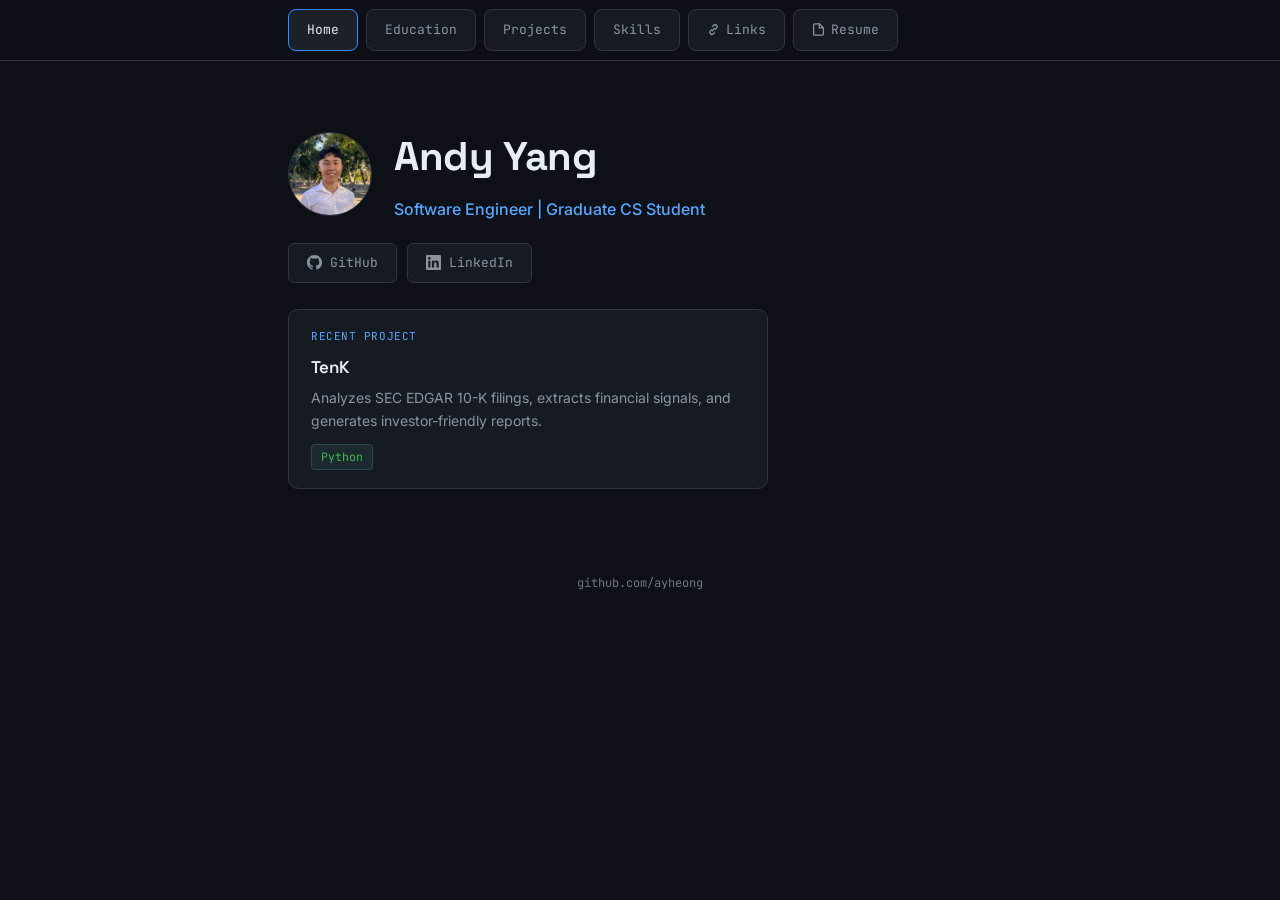
==== index.html @ 4a556595 "add portfolio site" ====
<!DOCTYPE html>
<html lang="en">
<head>
<meta charset="UTF-8">
<meta name="viewport" content="width=device-width, initial-scale=1.0">
<title>Andy Yang</title>
<link rel="preconnect" href="https://fonts.googleapis.com">
<link rel="preconnect" href="https://fonts.gstatic.com" crossorigin>
<link href="https://fonts.googleapis.com/css2?family=Space+Grotesk:wght@500;600;700&family=Inter:wght@400;500;600&family=JetBrains+Mono:wght@400;500&display=swap" rel="stylesheet">
<link rel="stylesheet" href="styles.css">
</head>
<body>
  <nav>
    <div class="nav-inner">
      <a class="nav-link active" href="index.html">Home</a>
      <a class="nav-link" href="education.html">Education</a>
      <a class="nav-link" href="projects.html">Projects</a>
      <a class="nav-link" href="skills.html">Skills</a>
      <a class="nav-link" href="links.html" style="display:inline-flex;align-items:center;gap:6px;"><svg viewBox="0 0 16 16" fill="none" stroke="currentColor" stroke-width="1.6" stroke-linecap="round" stroke-linejoin="round" width="13" height="13"><path d="M6.5 9.5 9.5 6.5"/><path d="M7 4 8.5 2.5a2.5 2.5 0 0 1 3.5 3.5L10.5 7.5"/><path d="M9 12l-1.5 1.5a2.5 2.5 0 0 1-3.5-3.5L5.5 8.5"/></svg>Links</a>
      <a class="nav-link" href="resume.pdf" target="_blank" rel="noopener" style="display:inline-flex;align-items:center;gap:6px;"><svg viewBox="0 0 16 16" fill="none" stroke="currentColor" stroke-width="1.6" stroke-linecap="round" stroke-linejoin="round" width="13" height="13"><path d="M9 1H3.5A1.5 1.5 0 0 0 2 2.5v11A1.5 1.5 0 0 0 3.5 15h9a1.5 1.5 0 0 0 1.5-1.5V6L9 1Z"/><path d="M9 1v5h5"/></svg>Resume</a>
    </div>
  </nav>
  <div class="wrap">

    <header id="home">
      <div class="header-row">
        <div class="avatar" id="avatar">
          <img src="profile.jpg" alt="Andy Yang" onerror="this.parentElement.classList.add('no-img')">
          <span class="initials">AY</span>
        </div>
        <div>
          <h1>Andy Yang</h1>
          <div class="role">Software Engineer | Graduate CS Student</div>
        </div>
      </div>
      <div class="contact-row">
        <a href="https://github.com/ayheong" target="_blank" rel="noopener">
          <svg viewBox="0 0 16 16" fill="currentColor" aria-hidden="true"><path d="M8 0C3.58 0 0 3.58 0 8c0 3.54 2.29 6.53 5.47 7.59.4.07.55-.17.55-.38 0-.19-.01-.82-.01-1.49-2.01.37-2.53-.49-2.69-.94-.09-.23-.48-.94-.82-1.13-.28-.15-.68-.52-.01-.53.63-.01 1.08.58 1.23.82.72 1.21 1.87.87 2.33.66.07-.52.28-.87.51-1.07-1.78-.2-3.64-.89-3.64-3.95 0-.87.31-1.59.82-2.15-.08-.2-.36-1.02.08-2.12 0 0 .67-.21 2.2.82.64-.18 1.32-.27 2-.27.68 0 1.36.09 2 .27 1.53-1.04 2.2-.82 2.2-.82.44 1.1.16 1.92.08 2.12.51.56.82 1.27.82 2.15 0 3.07-1.87 3.75-3.65 3.95.29.25.54.73.54 1.48 0 1.07-.01 1.93-.01 2.2 0 .21.15.46.55.38A8.01 8.01 0 0 0 16 8c0-4.42-3.58-8-8-8z"/></svg>
          GitHub
        </a>
        <a href="https://www.linkedin.com/in/andy-h-yang" target="_blank" rel="noopener">
          <svg viewBox="0 0 16 16" fill="currentColor" aria-hidden="true"><path d="M14.82 0H1.18C.53 0 0 .53 0 1.18v13.64C0 15.47.53 16 1.18 16h13.64c.65 0 1.18-.53 1.18-1.18V1.18C16 .53 15.47 0 14.82 0zM4.75 13.4H2.4V6h2.35v7.4zM3.58 4.98a1.36 1.36 0 1 1 0-2.72 1.36 1.36 0 0 1 0 2.72zM13.6 13.4h-2.35V9.8c0-.86-.02-1.96-1.2-1.96-1.2 0-1.38.94-1.38 1.9v3.66H6.32V6h2.26v1.01h.03c.31-.59 1.08-1.2 2.22-1.2 2.38 0 2.77 1.56 2.77 3.6v3.99z"/></svg>
          LinkedIn
        </a>
      </div>

      <a class="recent-project" href="https://github.com/ayheong/TenK" target="_blank" rel="noopener">
        <div class="recent-label">Recent project</div>
        <div class="recent-name">TenK</div>
        <div class="recent-desc">Analyzes SEC EDGAR 10-K filings, extracts financial signals, and generates investor-friendly reports.</div>
        <div class="project-tags"><span class="tag">Python</span></div>
      </a>
    </header>
  </div>

  <footer>
    <a href="https://github.com/ayheong" target="_blank" rel="noopener">github.com/ayheong</a>
  </footer>

</body>
</html>
---- styles.css ----
:root {
    --bg: #0d1117;
    --surface: #161b22;
    --surface-hover: #1c2128;
    --border: #30363d;
    --text: #e6edf3;
    --text-muted: #8b949e;
    --text-dim: #6e7681;
    --accent: #58a6ff;
    --accent-dim: #388bfd;
    --teal: #3fb950;
    --font-display: 'Space Grotesk', sans-serif;
    --font-body: 'Inter', sans-serif;
    --font-mono: 'JetBrains Mono', monospace;
  }

  * { margin: 0; padding: 0; box-sizing: border-box; }

  body {
    background: var(--bg);
    color: var(--text);
    font-family: var(--font-body);
    line-height: 1.6;
    -webkit-font-smoothing: antialiased;
    scroll-behavior: smooth;
  }

  @media (prefers-reduced-motion: reduce) {
    * { transition-duration: 0.01ms !important; }
  }

  a { color: inherit; }
  :focus-visible { outline: 2px solid var(--accent); outline-offset: 3px; }

  .wrap { max-width: 760px; margin: 0 auto; padding: 0 28px; }

  /* ---------- nav ---------- */
  nav {
    position: sticky; top: 0; z-index: 10;
    background: rgba(13, 17, 23, 0.85); backdrop-filter: blur(8px);
    border-bottom: 1px solid var(--border);
  }
  .nav-inner {
    max-width: 760px; margin: 0 auto; padding: 0 28px;
    display: flex; gap: 8px; height: 60px; align-items: center;
  }
  .nav-link {
    font-family: var(--font-mono); font-size: 13px; color: var(--text-muted);
    text-decoration: none; padding: 10px 18px; border-radius: 8px;
    border: 1px solid var(--border); background: var(--surface);
    transition: color 0.15s, background 0.15s, border-color 0.15s;
  }
  .nav-link:hover { color: var(--text); background: var(--surface-hover); border-color: var(--accent-dim); }
  .nav-link.active { color: var(--text); background: var(--surface-hover); border-color: var(--accent-dim); }

  /* ---------- avatar ---------- */
  .avatar {
    width: 84px; height: 84px; border-radius: 50%; overflow: hidden;
    background: var(--surface); border: 1px solid var(--border);
    display: flex; align-items: center; justify-content: center;
    flex-shrink: 0; position: relative;
  }
  .avatar img { width: 100%; height: 100%; object-fit: cover; display: block; }
  .avatar .initials {
    display: none; font-family: var(--font-display); font-weight: 600;
    font-size: 26px; color: var(--text-dim);
  }
  .avatar.no-img img { display: none; }
  .avatar.no-img .initials { display: block; }

  .header-row { display: flex; align-items: center; gap: 22px; }

  /* ---------- header ---------- */
  header { padding: 64px 0 40px; scroll-margin-top: 60px; }
  h1 {
    font-family: var(--font-display); font-weight: 700;
    font-size: clamp(30px, 5vw, 40px); letter-spacing: -0.01em; color: var(--text);
  }
  .role { margin-top: 8px; font-size: 16px; color: var(--accent); font-weight: 500; }

  .contact-row {
    margin-top: 20px; display: flex; gap: 10px; flex-wrap: wrap;
    font-family: var(--font-mono); font-size: 13px;
  }
  .contact-row a {
    text-decoration: none; color: var(--text-muted);
    padding: 9px 18px; border-radius: 6px; border: 1px solid var(--border);
    background: var(--surface); transition: color 0.15s, background 0.15s, border-color 0.15s;
    display: inline-flex; align-items: center; gap: 8px;
  }
  .contact-row a svg { width: 15px; height: 15px; flex-shrink: 0; }
  .contact-row a:hover { color: var(--text); background: var(--surface-hover); border-color: var(--accent-dim); }

  .recent-project {
    display: block; margin-top: 26px; max-width: 480px;
    background: var(--surface); border: 1px solid var(--border); border-radius: 10px;
    padding: 18px 22px; text-decoration: none; color: var(--text);
    transition: border-color 0.15s, background 0.15s;
  }
  .recent-project:hover { border-color: var(--accent-dim); background: var(--surface-hover); }
  .recent-label {
    font-family: var(--font-mono); font-size: 11px; color: var(--accent);
    text-transform: uppercase; letter-spacing: 0.05em; margin-bottom: 8px;
  }
  .recent-name { font-family: var(--font-display); font-weight: 600; font-size: 17px; margin-bottom: 6px; }
  .recent-desc { font-size: 14px; color: var(--text-muted); margin-bottom: 12px; }

  .bio { margin-top: 22px; font-size: 15px; color: var(--text-muted); max-width: 520px; line-height: 1.6; }

  /* ---------- section shared ---------- */
  section { padding: 36px 0; border-top: 1px solid var(--border); scroll-margin-top: 60px; }
  .section-title {
    font-family: var(--font-display); font-size: 18px; font-weight: 600; color: var(--text);
    margin-bottom: 20px;
  }

  /* ---------- about ---------- */
  .about-text { color: var(--text-muted); font-size: 15.5px; max-width: 640px; }
  .about-text p + p { margin-top: 12px; }

  .edu-list { margin-top: 20px; }
  .edu-item {
    display: flex; justify-content: space-between; gap: 16px; padding: 16px 20px; flex-wrap: wrap; align-items: center;
    background: var(--surface); border: 1px solid var(--border); border-radius: 10px; margin-bottom: 12px;
  }
  .edu-item:last-child { margin-bottom: 0; }
  .edu-main { display: flex; align-items: center; gap: 14px; }
  .edu-icon {
    width: 34px; height: 34px; border-radius: 8px; background: var(--surface);
    border: 1px solid var(--border); display: flex; align-items: center; justify-content: center;
    flex-shrink: 0; color: var(--text-dim);
  }
  .edu-icon svg { width: 17px; height: 17px; }
  .edu-school { font-weight: 500; color: var(--text); font-size: 14.5px; }
  .edu-degree { color: var(--text-muted); font-size: 13.5px; margin-top: 2px; }
  .edu-meta { font-family: var(--font-mono); font-size: 12px; color: var(--text-dim); white-space: nowrap; text-align: right; }

  /* ---------- projects ---------- */
  .project { padding: 22px 0; }
  .project + .project { border-top: 1px solid var(--border); }
  .project-top {
    display: flex; justify-content: space-between; align-items: center;
    gap: 16px; flex-wrap: wrap; margin-bottom: 8px;
  }
  .project-name {
    font-family: var(--font-display); font-weight: 600; font-size: 17px; color: var(--text);
  }
  .project-name a { text-decoration: none; }
  .project-name a:hover { color: var(--accent); }
  .project-link {
    font-family: var(--font-mono); font-size: 12px; color: var(--text-muted);
    text-decoration: none; white-space: nowrap;
    padding: 6px 14px; border-radius: 6px; border: 1px solid var(--border);
    background: var(--surface); transition: color 0.15s, background 0.15s, border-color 0.15s;
    display: inline-flex; align-items: center; gap: 6px;
  }
  .project-link svg { width: 13px; height: 13px; flex-shrink: 0; }
  .project-link:hover { color: var(--text); background: var(--surface-hover); border-color: var(--accent-dim); }
  .project-desc { color: var(--text-muted); font-size: 14.5px; margin-bottom: 12px; max-width: 620px; }
  .project-tags { display: flex; gap: 8px; flex-wrap: wrap; }
  .tag {
    font-family: var(--font-mono); font-size: 11.5px; color: var(--teal);
    background: rgba(90, 168, 156, 0.1); border: 1px solid rgba(90, 168, 156, 0.25);
    padding: 3px 9px; border-radius: 4px;
  }

  /* ---------- skills ---------- */
  .skills-grid { display: grid; grid-template-columns: 100px 1fr; gap: 14px 16px; background: var(--surface); border: 1px solid var(--border); border-radius: 10px; padding: 20px 22px; }
  .skill-label {
    font-family: var(--font-mono); font-size: 12px; color: var(--text-dim);
    text-transform: uppercase; letter-spacing: 0.04em; padding-top: 2px;
  }
  .skill-values { font-size: 14.5px; color: var(--text-muted); }

  /* ---------- links ---------- */
  .links-grid { display: grid; grid-template-columns: repeat(2, 1fr); gap: 14px; }
  .link-box {
    display: flex; align-items: center; gap: 14px;
    background: var(--surface); border: 1px solid var(--border); border-radius: 10px;
    padding: 18px 20px; text-decoration: none; color: var(--text);
    transition: border-color 0.15s, background 0.15s;
  }
  .link-box:hover { border-color: var(--accent-dim); background: var(--surface-hover); }
  .link-box svg { width: 24px; height: 24px; flex-shrink: 0; color: var(--text-muted); }
  .link-title { font-family: var(--font-display); font-weight: 600; font-size: 15px; }
  .link-sub { font-family: var(--font-mono); font-size: 12px; color: var(--text-dim); margin-top: 2px; }

  @media (max-width: 600px) {
    .links-grid { grid-template-columns: 1fr; }
  }

  /* ---------- footer ---------- */
  footer { padding: 40px 0 60px; text-align: center; }
  footer a { font-family: var(--font-mono); font-size: 12px; color: var(--text-dim); text-decoration: none; }

  @media (max-width: 600px) {
    .edu-item { flex-direction: column; }
    .edu-meta { text-align: left; }
  }
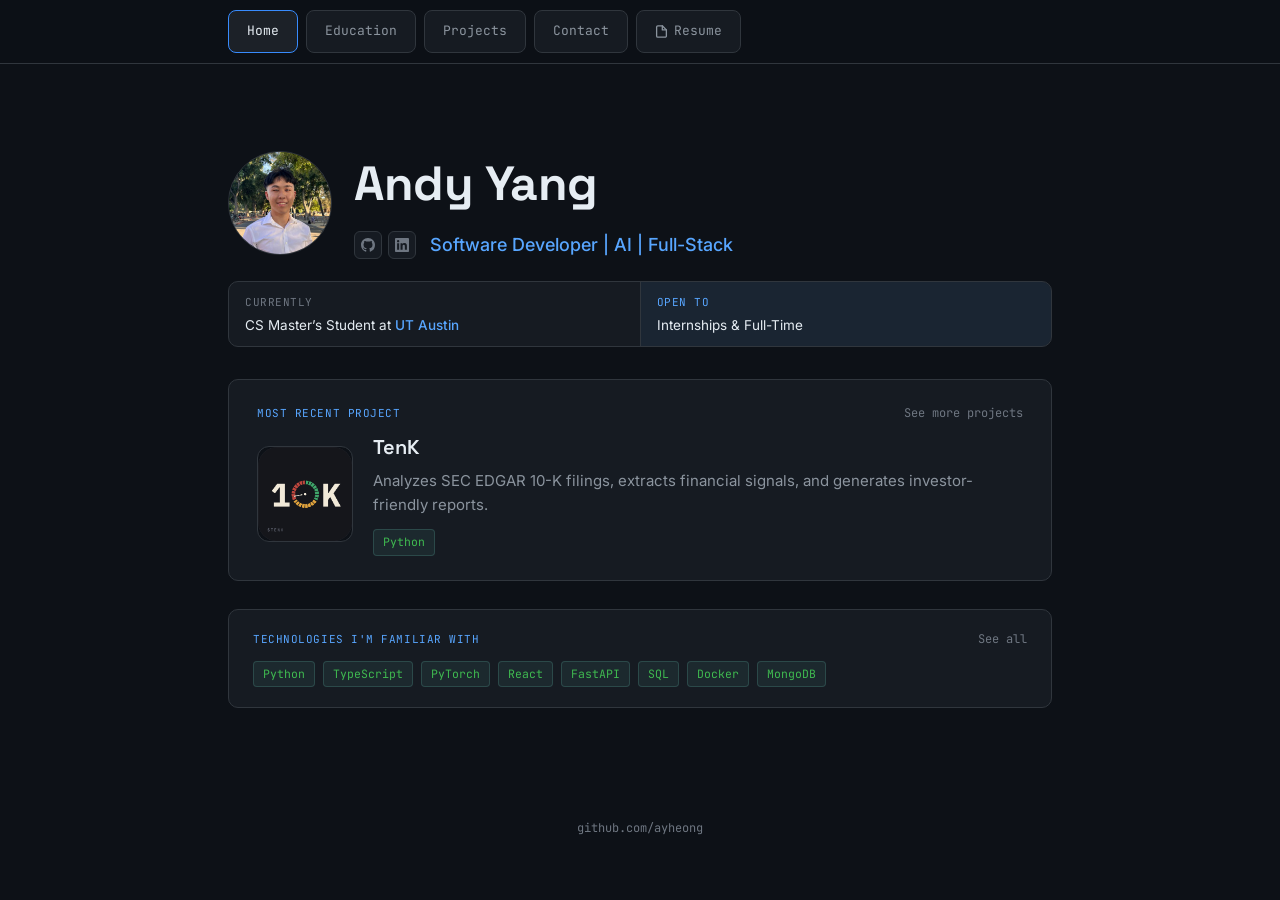
==== commit 13e84c5e: "Refresh the portfolio home page and add contact/resume views. Make the site responsive, streamline n" ====
--- a/index.html
+++ b/index.html
@@ -9,19 +9,17 @@
 <link href="https://fonts.googleapis.com/css2?family=Space+Grotesk:wght@500;600;700&family=Inter:wght@400;500;600&family=JetBrains+Mono:wght@400;500&display=swap" rel="stylesheet">
 <link rel="stylesheet" href="styles.css">
 </head>
-<body>
+<body class="page-home">
   <nav>
     <div class="nav-inner">
       <a class="nav-link active" href="index.html">Home</a>
       <a class="nav-link" href="education.html">Education</a>
       <a class="nav-link" href="projects.html">Projects</a>
-      <a class="nav-link" href="skills.html">Skills</a>
-      <a class="nav-link" href="links.html" style="display:inline-flex;align-items:center;gap:6px;"><svg viewBox="0 0 16 16" fill="none" stroke="currentColor" stroke-width="1.6" stroke-linecap="round" stroke-linejoin="round" width="13" height="13"><path d="M6.5 9.5 9.5 6.5"/><path d="M7 4 8.5 2.5a2.5 2.5 0 0 1 3.5 3.5L10.5 7.5"/><path d="M9 12l-1.5 1.5a2.5 2.5 0 0 1-3.5-3.5L5.5 8.5"/></svg>Links</a>
-      <a class="nav-link" href="resume.pdf" target="_blank" rel="noopener" style="display:inline-flex;align-items:center;gap:6px;"><svg viewBox="0 0 16 16" fill="none" stroke="currentColor" stroke-width="1.6" stroke-linecap="round" stroke-linejoin="round" width="13" height="13"><path d="M9 1H3.5A1.5 1.5 0 0 0 2 2.5v11A1.5 1.5 0 0 0 3.5 15h9a1.5 1.5 0 0 0 1.5-1.5V6L9 1Z"/><path d="M9 1v5h5"/></svg>Resume</a>
+      <a class="nav-link" href="contact.html">Contact</a>
+      <a class="nav-link" href="resume.html"><svg viewBox="0 0 16 16" fill="none" stroke="currentColor" stroke-width="1.6" stroke-linecap="round" stroke-linejoin="round" width="13" height="13"><path d="M9 1H3.5A1.5 1.5 0 0 0 2 2.5v11A1.5 1.5 0 0 0 3.5 15h9a1.5 1.5 0 0 0 1.5-1.5V6L9 1Z"/><path d="M9 1v5h5"/></svg>Resume</a>
     </div>
   </nav>
   <div class="wrap">
-
     <header id="home">
       <div class="header-row">
         <div class="avatar" id="avatar">
@@ -30,26 +28,65 @@
         </div>
         <div>
           <h1>Andy Yang</h1>
-          <div class="role">Software Engineer | Graduate CS Student</div>
+          <div class="role-row">
+            <div class="social-icons">
+              <a href="https://github.com/ayheong" target="_blank" rel="noopener" aria-label="GitHub">
+                <svg viewBox="0 0 16 16" fill="currentColor" aria-hidden="true"><path d="M8 0C3.58 0 0 3.58 0 8c0 3.54 2.29 6.53 5.47 7.59.4.07.55-.17.55-.38 0-.19-.01-.82-.01-1.49-2.01.37-2.53-.49-2.69-.94-.09-.23-.48-.94-.82-1.13-.28-.15-.68-.52-.01-.53.63-.01 1.08.58 1.23.82.72 1.21 1.87.87 2.33.66.07-.52.28-.87.51-1.07-1.78-.2-3.64-.89-3.64-3.95 0-.87.31-1.59.82-2.15-.08-.2-.36-1.02.08-2.12 0 0 .67-.21 2.2.82.64-.18 1.32-.27 2-.27.68 0 1.36.09 2 .27 1.53-1.04 2.2-.82 2.2-.82.44 1.1.16 1.92.08 2.12.51.56.82 1.27.82 2.15 0 3.07-1.87 3.75-3.65 3.95.29.25.54.73.54 1.48 0 1.07-.01 1.93-.01 2.2 0 .21.15.46.55.38A8.01 8.01 0 0 0 16 8c0-4.42-3.58-8-8-8z"/></svg>
+              </a>
+              <a href="https://www.linkedin.com/in/andy-h-yang" target="_blank" rel="noopener" aria-label="LinkedIn">
+                <svg viewBox="0 0 16 16" fill="currentColor" aria-hidden="true"><path d="M14.82 0H1.18C.53 0 0 .53 0 1.18v13.64C0 15.47.53 16 1.18 16h13.64c.65 0 1.18-.53 1.18-1.18V1.18C16 .53 15.47 0 14.82 0zM4.75 13.4H2.4V6h2.35v7.4zM3.58 4.98a1.36 1.36 0 1 1 0-2.72 1.36 1.36 0 0 1 0 2.72zM13.6 13.4h-2.35V9.8c0-.86-.02-1.96-1.2-1.96-1.2 0-1.38.94-1.38 1.9v3.66H6.32V6h2.26v1.01h.03c.31-.59 1.08-1.2 2.22-1.2 2.38 0 2.77 1.56 2.77 3.6v3.99z"/></svg>
+              </a>
+            </div>
+            <div class="role">Software Developer | AI | Full-Stack</div>
+          </div>
         </div>
       </div>
-      <div class="contact-row">
-        <a href="https://github.com/ayheong" target="_blank" rel="noopener">
-          <svg viewBox="0 0 16 16" fill="currentColor" aria-hidden="true"><path d="M8 0C3.58 0 0 3.58 0 8c0 3.54 2.29 6.53 5.47 7.59.4.07.55-.17.55-.38 0-.19-.01-.82-.01-1.49-2.01.37-2.53-.49-2.69-.94-.09-.23-.48-.94-.82-1.13-.28-.15-.68-.52-.01-.53.63-.01 1.08.58 1.23.82.72 1.21 1.87.87 2.33.66.07-.52.28-.87.51-1.07-1.78-.2-3.64-.89-3.64-3.95 0-.87.31-1.59.82-2.15-.08-.2-.36-1.02.08-2.12 0 0 .67-.21 2.2.82.64-.18 1.32-.27 2-.27.68 0 1.36.09 2 .27 1.53-1.04 2.2-.82 2.2-.82.44 1.1.16 1.92.08 2.12.51.56.82 1.27.82 2.15 0 3.07-1.87 3.75-3.65 3.95.29.25.54.73.54 1.48 0 1.07-.01 1.93-.01 2.2 0 .21.15.46.55.38A8.01 8.01 0 0 0 16 8c0-4.42-3.58-8-8-8z"/></svg>
-          GitHub
-        </a>
-        <a href="https://www.linkedin.com/in/andy-h-yang" target="_blank" rel="noopener">
-          <svg viewBox="0 0 16 16" fill="currentColor" aria-hidden="true"><path d="M14.82 0H1.18C.53 0 0 .53 0 1.18v13.64C0 15.47.53 16 1.18 16h13.64c.65 0 1.18-.53 1.18-1.18V1.18C16 .53 15.47 0 14.82 0zM4.75 13.4H2.4V6h2.35v7.4zM3.58 4.98a1.36 1.36 0 1 1 0-2.72 1.36 1.36 0 0 1 0 2.72zM13.6 13.4h-2.35V9.8c0-.86-.02-1.96-1.2-1.96-1.2 0-1.38.94-1.38 1.9v3.66H6.32V6h2.26v1.01h.03c.31-.59 1.08-1.2 2.22-1.2 2.38 0 2.77 1.56 2.77 3.6v3.99z"/></svg>
-          LinkedIn
+      <div class="status-line">
+        <div class="status-item">
+          <span class="status-kicker">Currently</span>
+          <span class="status-value">CS Master’s Student at <em>UT Austin</em></span>
+        </div>
+        <div class="status-divider" aria-hidden="true"></div>
+        <div class="status-item status-item-accent">
+          <span class="status-kicker">Open to</span>
+          <span class="status-value">Internships &amp; Full-Time</span>
+        </div>
+      </div>
+
+      <div class="recent-project">
+        <div class="home-tech-top">
+          <div class="recent-label">Most recent project</div>
+          <a class="home-tech-more" href="projects.html">See more projects</a>
+        </div>
+        <a class="recent-project-main" href="https://github.com/ayheong/TenK" target="_blank" rel="noopener">
+          <div class="recent-logo" aria-hidden="true">
+            <img src="10k_logo.png" alt="" onerror="this.parentElement.classList.add('no-img')">
+            <span class="recent-logo-fallback">10K</span>
+          </div>
+          <div class="recent-project-body">
+            <div class="recent-name">TenK</div>
+            <div class="recent-desc">Analyzes SEC EDGAR 10-K filings, extracts financial signals, and generates investor-friendly reports.</div>
+            <div class="project-tags"><span class="tag">Python</span></div>
+          </div>
         </a>
       </div>
 
-      <a class="recent-project" href="https://github.com/ayheong/TenK" target="_blank" rel="noopener">
-        <div class="recent-label">Recent project</div>
-        <div class="recent-name">TenK</div>
-        <div class="recent-desc">Analyzes SEC EDGAR 10-K filings, extracts financial signals, and generates investor-friendly reports.</div>
-        <div class="project-tags"><span class="tag">Python</span></div>
-      </a>
+      <div class="home-tech">
+        <div class="home-tech-top">
+          <div class="recent-label">Technologies I'm Familiar With</div>
+          <a class="home-tech-more" href="skills.html">See all</a>
+        </div>
+        <div class="project-tags">
+          <span class="tag">Python</span>
+          <span class="tag">TypeScript</span>
+          <span class="tag">PyTorch</span>
+          <span class="tag">React</span>
+          <span class="tag">FastAPI</span>
+          <span class="tag">SQL</span>
+          <span class="tag">Docker</span>
+          <span class="tag">MongoDB</span>
+        </div>
+      </div>
     </header>
   </div>
 
--- a/styles.css
+++ b/styles.css
@@ -1,5 +1,4 @@
-
-  :root {
+:root {
     --bg: #0d1117;
     --surface: #161b22;
     --surface-hover: #1c2128;
@@ -13,9 +12,13 @@
     --font-display: 'Space Grotesk', sans-serif;
     --font-body: 'Inter', sans-serif;
     --font-mono: 'JetBrains Mono', monospace;
+    --pad-x: clamp(16px, 4vw, 28px);
+    --nav-offset: 60px;
   }
 
   * { margin: 0; padding: 0; box-sizing: border-box; }
+
+  html { color-scheme: dark; }
 
   body {
     background: var(--bg);
@@ -23,36 +26,111 @@
     font-family: var(--font-body);
     line-height: 1.6;
     -webkit-font-smoothing: antialiased;
+    -moz-osx-font-smoothing: grayscale;
     scroll-behavior: smooth;
+    overflow-x: hidden;
   }
 
   @media (prefers-reduced-motion: reduce) {
-    * { transition-duration: 0.01ms !important; }
+    html { scroll-behavior: auto; }
+    *, *::before, *::after {
+      transition-duration: 0.01ms !important;
+      animation-duration: 0.01ms !important;
+      animation-iteration-count: 1 !important;
+    }
   }
 
   a { color: inherit; }
   :focus-visible { outline: 2px solid var(--accent); outline-offset: 3px; }
 
-  .wrap { max-width: 760px; margin: 0 auto; padding: 0 28px; }
+  .wrap { max-width: 760px; margin: 0 auto; padding: 0 var(--pad-x); }
+
+  /* ---------- home page fill ---------- */
+  .page-home {
+    min-height: 100vh;
+    min-height: 100dvh;
+    display: flex;
+    flex-direction: column;
+  }
+  .page-home .wrap {
+    flex: 1;
+    display: flex;
+    flex-direction: column;
+    justify-content: center;
+    width: 100%;
+    max-width: 880px;
+  }
+  .page-home header {
+    padding: clamp(32px, 6vh, 72px) 0;
+    width: 100%;
+  }
+  .page-home .avatar {
+    width: 104px;
+    height: 104px;
+  }
+  .page-home .avatar .initials { font-size: 32px; }
+  .page-home h1 { font-size: clamp(34px, 6vw, 48px); }
+  .page-home .role { font-size: clamp(16px, 2.2vw, 18px); }
+  .page-home .status-line {
+    margin-top: 22px;
+  }
+  .page-home .home-tech {
+    margin-top: clamp(20px, 3.5vh, 28px);
+    padding: 20px 24px;
+    background: var(--surface);
+    border: 1px solid var(--border);
+    border-radius: 10px;
+  }
+  .page-home .home-tech-top {
+    display: flex;
+    align-items: center;
+    justify-content: space-between;
+    gap: 12px;
+    margin-bottom: 12px;
+  }
+  .page-home .home-tech-top .recent-label { margin-bottom: 0; }
+  .page-home .home-tech-more {
+    font-family: var(--font-mono);
+    font-size: 12px;
+    color: var(--text-dim);
+    text-decoration: none;
+  }
+  .page-home .home-tech-more:hover { color: var(--accent); }
+  .page-home .recent-project {
+    margin-top: clamp(24px, 4vh, 32px);
+    max-width: none;
+    width: 100%;
+    padding: 24px 28px;
+  }
+  .page-home .recent-name { font-size: 20px; }
+  .page-home .recent-desc { font-size: 15px; max-width: none; }
+  .page-home .recent-project .home-tech-top { margin-bottom: 8px; }
+  .page-home footer { padding-top: 24px; }
 
   /* ---------- nav ---------- */
   nav {
     position: sticky; top: 0; z-index: 10;
-    background: rgba(13, 17, 23, 0.85); backdrop-filter: blur(8px);
+    background: rgba(13, 17, 23, 0.85);
+    -webkit-backdrop-filter: blur(8px);
+    backdrop-filter: blur(8px);
     border-bottom: 1px solid var(--border);
   }
   .nav-inner {
-    max-width: 760px; margin: 0 auto; padding: 0 28px;
-    display: flex; gap: 8px; height: 60px; align-items: center;
+    max-width: 880px; margin: 0 auto; padding: 10px var(--pad-x);
+    display: flex; flex-wrap: wrap; gap: 8px;
+    min-height: 60px; align-items: center;
   }
   .nav-link {
     font-family: var(--font-mono); font-size: 13px; color: var(--text-muted);
     text-decoration: none; padding: 10px 18px; border-radius: 8px;
     border: 1px solid var(--border); background: var(--surface);
     transition: color 0.15s, background 0.15s, border-color 0.15s;
+    display: inline-flex; align-items: center; gap: 6px;
+    white-space: nowrap;
   }
   .nav-link:hover { color: var(--text); background: var(--surface-hover); border-color: var(--accent-dim); }
   .nav-link.active { color: var(--text); background: var(--surface-hover); border-color: var(--accent-dim); }
+  .nav-link svg { flex-shrink: 0; }
 
   /* ---------- avatar ---------- */
   .avatar {
@@ -69,15 +147,94 @@
   .avatar.no-img img { display: none; }
   .avatar.no-img .initials { display: block; }
 
-  .header-row { display: flex; align-items: center; gap: 22px; }
+  .header-row { display: flex; align-items: center; gap: 22px; flex-wrap: wrap; }
 
   /* ---------- header ---------- */
-  header { padding: 64px 0 40px; scroll-margin-top: 60px; }
+  header { padding: 64px 0 40px; scroll-margin-top: var(--nav-offset); }
   h1 {
     font-family: var(--font-display); font-weight: 700;
-    font-size: clamp(30px, 5vw, 40px); letter-spacing: -0.01em; color: var(--text);
-  }
-  .role { margin-top: 8px; font-size: 16px; color: var(--accent); font-weight: 500; }
+    font-size: clamp(28px, 5vw, 40px); letter-spacing: -0.01em; color: var(--text);
+  }
+  .role { margin-top: 0; font-size: 16px; color: var(--accent); font-weight: 500; }
+  .role-row {
+    margin-top: 8px;
+    display: flex;
+    align-items: center;
+    flex-wrap: wrap;
+    gap: 10px 14px;
+  }
+  .social-icons {
+    display: inline-flex;
+    align-items: center;
+    gap: 6px;
+  }
+  .social-icons a {
+    display: inline-flex;
+    align-items: center;
+    justify-content: center;
+    width: 28px;
+    height: 28px;
+    color: var(--text-dim);
+    border: 1px solid var(--border);
+    background: var(--surface);
+    border-radius: 6px;
+    text-decoration: none;
+    transition: color 0.15s, background 0.15s, border-color 0.15s;
+  }
+  .social-icons a:hover {
+    color: var(--text);
+    background: var(--surface-hover);
+    border-color: var(--accent-dim);
+  }
+  .social-icons svg { width: 14px; height: 14px; display: block; }
+
+  .status-line {
+    margin-top: 18px;
+    display: flex;
+    flex-wrap: wrap;
+    align-items: stretch;
+    gap: 0;
+    background: var(--surface);
+    border: 1px solid var(--border);
+    border-radius: 10px;
+    overflow: hidden;
+  }
+  .status-item {
+    display: flex;
+    flex-direction: column;
+    justify-content: center;
+    gap: 4px;
+    padding: 12px 16px;
+    min-width: 0;
+    flex: 1 1 160px;
+  }
+  .status-divider {
+    width: 1px;
+    background: var(--border);
+    align-self: stretch;
+    flex: 0 0 1px;
+  }
+  .status-kicker {
+    font-family: var(--font-mono);
+    font-size: 11px;
+    color: var(--text-dim);
+    text-transform: uppercase;
+    letter-spacing: 0.05em;
+  }
+  .status-value {
+    font-size: 13.5px;
+    color: var(--text);
+    line-height: 1.35;
+  }
+  .status-value em {
+    font-style: normal;
+    color: var(--accent);
+    font-weight: 500;
+  }
+  .status-item-accent {
+    background: rgba(88, 166, 255, 0.07);
+  }
+  .status-item-accent .status-kicker { color: var(--accent); }
 
   .contact-row {
     margin-top: 20px; display: flex; gap: 10px; flex-wrap: wrap;
@@ -95,21 +252,60 @@
   .recent-project {
     display: block; margin-top: 26px; max-width: 480px;
     background: var(--surface); border: 1px solid var(--border); border-radius: 10px;
-    padding: 18px 22px; text-decoration: none; color: var(--text);
+    padding: 18px 22px; color: var(--text);
     transition: border-color 0.15s, background 0.15s;
   }
+  .page-home .recent-project { max-width: none; }
   .recent-project:hover { border-color: var(--accent-dim); background: var(--surface-hover); }
+  .recent-project-main {
+    display: flex;
+    align-items: center;
+    gap: 20px;
+    text-decoration: none;
+    color: inherit;
+  }
+  .recent-project-main:hover .recent-name { color: var(--accent); }
+  .recent-logo {
+    width: 96px;
+    height: 96px;
+    flex-shrink: 0;
+    border-radius: 12px;
+    border: 1px solid var(--border);
+    background: var(--bg);
+    overflow: hidden;
+    display: flex;
+    align-items: center;
+    justify-content: center;
+    position: relative;
+  }
+  .recent-logo img {
+    width: 100%;
+    height: 100%;
+    object-fit: contain;
+    display: block;
+  }
+  .recent-logo-fallback {
+    display: none;
+    font-family: var(--font-display);
+    font-weight: 600;
+    font-size: 22px;
+    color: var(--accent);
+    letter-spacing: 0.02em;
+  }
+  .recent-logo.no-img img { display: none; }
+  .recent-logo.no-img .recent-logo-fallback { display: block; }
+  .recent-project-body { min-width: 0; flex: 1; }
   .recent-label {
     font-family: var(--font-mono); font-size: 11px; color: var(--accent);
     text-transform: uppercase; letter-spacing: 0.05em; margin-bottom: 8px;
   }
   .recent-name { font-family: var(--font-display); font-weight: 600; font-size: 17px; margin-bottom: 6px; }
-  .recent-desc { font-size: 14px; color: var(--text-muted); margin-bottom: 12px; }
+  .recent-desc { font-size: 14px; color: var(--text-muted); margin-bottom: 12px; overflow-wrap: anywhere; }
 
   .bio { margin-top: 22px; font-size: 15px; color: var(--text-muted); max-width: 520px; line-height: 1.6; }
 
   /* ---------- section shared ---------- */
-  section { padding: 36px 0; border-top: 1px solid var(--border); scroll-margin-top: 60px; }
+  section { padding: 36px 0; border-top: 1px solid var(--border); scroll-margin-top: var(--nav-offset); }
   .section-title {
     font-family: var(--font-display); font-size: 18px; font-weight: 600; color: var(--text);
     margin-bottom: 20px;
@@ -125,15 +321,15 @@
     background: var(--surface); border: 1px solid var(--border); border-radius: 10px; margin-bottom: 12px;
   }
   .edu-item:last-child { margin-bottom: 0; }
-  .edu-main { display: flex; align-items: center; gap: 14px; }
+  .edu-main { display: flex; align-items: center; gap: 14px; min-width: 0; }
   .edu-icon {
     width: 34px; height: 34px; border-radius: 8px; background: var(--surface);
     border: 1px solid var(--border); display: flex; align-items: center; justify-content: center;
     flex-shrink: 0; color: var(--text-dim);
   }
   .edu-icon svg { width: 17px; height: 17px; }
-  .edu-school { font-weight: 500; color: var(--text); font-size: 14.5px; }
-  .edu-degree { color: var(--text-muted); font-size: 13.5px; margin-top: 2px; }
+  .edu-school { font-weight: 500; color: var(--text); font-size: 14.5px; overflow-wrap: anywhere; }
+  .edu-degree { color: var(--text-muted); font-size: 13.5px; margin-top: 2px; overflow-wrap: anywhere; }
   .edu-meta { font-family: var(--font-mono); font-size: 12px; color: var(--text-dim); white-space: nowrap; text-align: right; }
 
   /* ---------- projects ---------- */
@@ -145,6 +341,7 @@
   }
   .project-name {
     font-family: var(--font-display); font-weight: 600; font-size: 17px; color: var(--text);
+    overflow-wrap: anywhere;
   }
   .project-name a { text-decoration: none; }
   .project-name a:hover { color: var(--accent); }
@@ -157,7 +354,7 @@
   }
   .project-link svg { width: 13px; height: 13px; flex-shrink: 0; }
   .project-link:hover { color: var(--text); background: var(--surface-hover); border-color: var(--accent-dim); }
-  .project-desc { color: var(--text-muted); font-size: 14.5px; margin-bottom: 12px; max-width: 620px; }
+  .project-desc { color: var(--text-muted); font-size: 14.5px; margin-bottom: 12px; max-width: 620px; overflow-wrap: anywhere; }
   .project-tags { display: flex; gap: 8px; flex-wrap: wrap; }
   .tag {
     font-family: var(--font-mono); font-size: 11.5px; color: var(--teal);
@@ -166,35 +363,200 @@
   }
 
   /* ---------- skills ---------- */
-  .skills-grid { display: grid; grid-template-columns: 100px 1fr; gap: 14px 16px; background: var(--surface); border: 1px solid var(--border); border-radius: 10px; padding: 20px 22px; }
+  .skills-grid {
+    display: grid; grid-template-columns: minmax(80px, 100px) 1fr; gap: 14px 16px;
+    background: var(--surface); border: 1px solid var(--border); border-radius: 10px;
+    padding: 20px 22px;
+  }
   .skill-label {
     font-family: var(--font-mono); font-size: 12px; color: var(--text-dim);
     text-transform: uppercase; letter-spacing: 0.04em; padding-top: 2px;
   }
-  .skill-values { font-size: 14.5px; color: var(--text-muted); }
+  .skill-values { font-size: 14.5px; color: var(--text-muted); overflow-wrap: anywhere; }
 
   /* ---------- links ---------- */
-  .links-grid { display: grid; grid-template-columns: repeat(2, 1fr); gap: 14px; }
+  .links-grid { display: grid; grid-template-columns: repeat(2, minmax(0, 1fr)); gap: 14px; }
   .link-box {
     display: flex; align-items: center; gap: 14px;
     background: var(--surface); border: 1px solid var(--border); border-radius: 10px;
     padding: 18px 20px; text-decoration: none; color: var(--text);
     transition: border-color 0.15s, background 0.15s;
+    min-width: 0;
   }
   .link-box:hover { border-color: var(--accent-dim); background: var(--surface-hover); }
   .link-box svg { width: 24px; height: 24px; flex-shrink: 0; color: var(--text-muted); }
   .link-title { font-family: var(--font-display); font-weight: 600; font-size: 15px; }
-  .link-sub { font-family: var(--font-mono); font-size: 12px; color: var(--text-dim); margin-top: 2px; }
-
-  @media (max-width: 600px) {
-    .links-grid { grid-template-columns: 1fr; }
-  }
+  .link-sub { font-family: var(--font-mono); font-size: 12px; color: var(--text-dim); margin-top: 2px; overflow-wrap: anywhere; }
+
+  /* ---------- contact form ---------- */
+  .contact-intro {
+    color: var(--text-muted);
+    font-size: 15px;
+    margin: -8px 0 22px;
+    max-width: 540px;
+  }
+  .contact-form {
+    display: flex;
+    flex-direction: column;
+    gap: 16px;
+    max-width: 560px;
+    background: var(--surface);
+    border: 1px solid var(--border);
+    border-radius: 10px;
+    padding: 22px 24px;
+  }
+  .form-field { display: flex; flex-direction: column; gap: 8px; }
+  .form-label {
+    font-family: var(--font-mono);
+    font-size: 12px;
+    color: var(--text-dim);
+    text-transform: uppercase;
+    letter-spacing: 0.04em;
+  }
+  .contact-form input,
+  .contact-form textarea {
+    width: 100%;
+    font-family: var(--font-body);
+    font-size: 15px;
+    color: var(--text);
+    background: var(--bg);
+    border: 1px solid var(--border);
+    border-radius: 8px;
+    padding: 11px 14px;
+    outline: none;
+    transition: border-color 0.15s;
+    resize: vertical;
+  }
+  .contact-form input::placeholder,
+  .contact-form textarea::placeholder { color: var(--text-dim); }
+  .contact-form input:focus,
+  .contact-form textarea:focus { border-color: var(--accent-dim); }
+  .form-submit {
+    align-self: flex-start;
+    font-family: var(--font-mono);
+    font-size: 13px;
+    color: var(--text);
+    background: var(--surface-hover);
+    border: 1px solid var(--accent-dim);
+    border-radius: 8px;
+    padding: 11px 20px;
+    cursor: pointer;
+    transition: background 0.15s, border-color 0.15s, color 0.15s;
+  }
+  .form-submit:hover { background: var(--bg); color: var(--accent); }
+
+  /* ---------- resume page ---------- */
+  .wrap-resume { max-width: 920px; }
+  .resume-header {
+    display: flex;
+    align-items: center;
+    justify-content: space-between;
+    gap: 16px;
+    flex-wrap: wrap;
+    margin-bottom: 20px;
+  }
+  .resume-download {
+    display: inline-flex;
+    align-items: center;
+    gap: 8px;
+    font-family: var(--font-mono);
+    font-size: 13px;
+    color: var(--text);
+    text-decoration: none;
+    padding: 10px 16px;
+    border-radius: 8px;
+    border: 1px solid var(--accent-dim);
+    background: var(--surface);
+    transition: color 0.15s, background 0.15s, border-color 0.15s;
+  }
+  .resume-download:hover { color: var(--accent); background: var(--surface-hover); }
+  .resume-frame {
+    width: 100%;
+    height: min(80vh, 1100px);
+    min-height: 480px;
+    border: 1px solid var(--border);
+    border-radius: 10px;
+    overflow: hidden;
+    background: var(--surface);
+  }
+  .resume-frame iframe {
+    width: 100%;
+    height: 100%;
+    border: 0;
+    display: block;
+    background: #fff;
+  }
+  .resume-fallback {
+    margin-top: 14px;
+    font-family: var(--font-mono);
+    font-size: 12px;
+    color: var(--text-dim);
+  }
+  .resume-fallback a {
+    color: var(--accent);
+    text-decoration: none;
+  }
+  .resume-fallback a:hover { text-decoration: underline; }
 
   /* ---------- footer ---------- */
   footer { padding: 40px 0 60px; text-align: center; }
   footer a { font-family: var(--font-mono); font-size: 12px; color: var(--text-dim); text-decoration: none; }
 
+  /* ---------- tablet ---------- */
+  @media (max-width: 760px) {
+    .nav-inner { gap: 6px; }
+    .nav-link { padding: 8px 12px; font-size: 12px; }
+  }
+
+  /* ---------- mobile ---------- */
   @media (max-width: 600px) {
-    .edu-item { flex-direction: column; }
-    .edu-meta { text-align: left; }
-  }
+    --nav-offset: 100px;
+
+    header { padding: 40px 0 28px; }
+    section { padding: 28px 0; }
+    .role { font-size: 15px; }
+
+    .header-row { flex-direction: column; align-items: flex-start; gap: 16px; }
+    .avatar { width: 72px; height: 72px; }
+    .page-home .avatar { width: 84px; height: 84px; }
+
+    .recent-project { padding: 16px 18px; max-width: none; }
+    .page-home .recent-project { padding: 20px 18px; }
+    .recent-logo { width: 72px; height: 72px; }
+    .recent-logo-fallback { font-size: 16px; }
+    .page-home .home-tech { padding: 16px 18px; }
+    .status-divider { display: none; }
+    .status-item { border-top: 1px solid var(--border); flex: 1 1 100%; }
+    .status-item:first-child { border-top: none; }
+    .contact-row a { padding: 8px 14px; }
+
+    .edu-item { flex-direction: column; align-items: flex-start; }
+    .edu-meta { text-align: left; white-space: normal; }
+
+    .skills-grid {
+      grid-template-columns: 1fr;
+      gap: 6px 0;
+      padding: 18px;
+    }
+    .skill-label { padding-top: 0; }
+    .skill-values { margin-bottom: 10px; }
+    .skills-grid > :last-child { margin-bottom: 0; }
+
+    .links-grid { grid-template-columns: 1fr; }
+    .link-box { padding: 16px 18px; }
+  }
+
+  @media (max-width: 400px) {
+    .nav-link { padding: 7px 10px; font-size: 11.5px; }
+    .contact-row a { width: 100%; justify-content: center; }
+  }
+
+  /* ---------- print ---------- */
+  @media print {
+    nav { position: static; background: none; border: none; -webkit-backdrop-filter: none; backdrop-filter: none; }
+    body { background: #fff; color: #000; overflow: visible; }
+    .nav-link, .contact-row a, .project-link, .link-box, .recent-project, .edu-item, .skills-grid, .tag {
+      background: none; border-color: #ccc; color: inherit;
+    }
+    a { color: #000; }
+  }
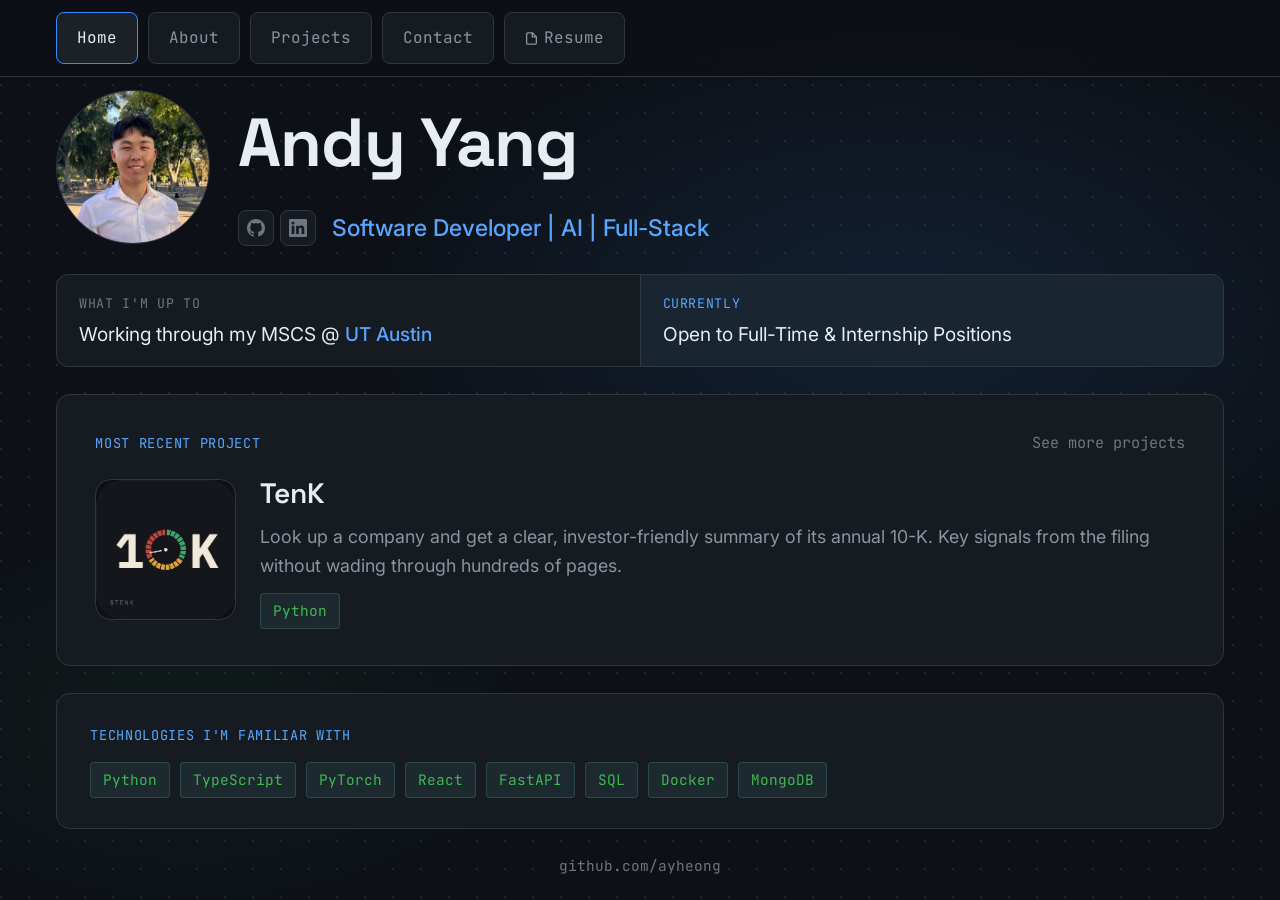
==== commit 0b94f9e1: "Expand the portfolio with About, project logos, contact wiring, and a shared grid background. Co-aut" ====
--- a/index.html
+++ b/index.html
@@ -13,82 +13,86 @@
   <nav>
     <div class="nav-inner">
       <a class="nav-link active" href="index.html">Home</a>
-      <a class="nav-link" href="education.html">Education</a>
+      <a class="nav-link" href="about.html">About</a>
       <a class="nav-link" href="projects.html">Projects</a>
       <a class="nav-link" href="contact.html">Contact</a>
       <a class="nav-link" href="resume.html"><svg viewBox="0 0 16 16" fill="none" stroke="currentColor" stroke-width="1.6" stroke-linecap="round" stroke-linejoin="round" width="13" height="13"><path d="M9 1H3.5A1.5 1.5 0 0 0 2 2.5v11A1.5 1.5 0 0 0 3.5 15h9a1.5 1.5 0 0 0 1.5-1.5V6L9 1Z"/><path d="M9 1v5h5"/></svg>Resume</a>
     </div>
   </nav>
-  <div class="wrap">
-    <header id="home">
-      <div class="header-row">
-        <div class="avatar" id="avatar">
-          <img src="profile.jpg" alt="Andy Yang" onerror="this.parentElement.classList.add('no-img')">
-          <span class="initials">AY</span>
-        </div>
-        <div>
-          <h1>Andy Yang</h1>
-          <div class="role-row">
-            <div class="social-icons">
-              <a href="https://github.com/ayheong" target="_blank" rel="noopener" aria-label="GitHub">
-                <svg viewBox="0 0 16 16" fill="currentColor" aria-hidden="true"><path d="M8 0C3.58 0 0 3.58 0 8c0 3.54 2.29 6.53 5.47 7.59.4.07.55-.17.55-.38 0-.19-.01-.82-.01-1.49-2.01.37-2.53-.49-2.69-.94-.09-.23-.48-.94-.82-1.13-.28-.15-.68-.52-.01-.53.63-.01 1.08.58 1.23.82.72 1.21 1.87.87 2.33.66.07-.52.28-.87.51-1.07-1.78-.2-3.64-.89-3.64-3.95 0-.87.31-1.59.82-2.15-.08-.2-.36-1.02.08-2.12 0 0 .67-.21 2.2.82.64-.18 1.32-.27 2-.27.68 0 1.36.09 2 .27 1.53-1.04 2.2-.82 2.2-.82.44 1.1.16 1.92.08 2.12.51.56.82 1.27.82 2.15 0 3.07-1.87 3.75-3.65 3.95.29.25.54.73.54 1.48 0 1.07-.01 1.93-.01 2.2 0 .21.15.46.55.38A8.01 8.01 0 0 0 16 8c0-4.42-3.58-8-8-8z"/></svg>
-              </a>
-              <a href="https://www.linkedin.com/in/andy-h-yang" target="_blank" rel="noopener" aria-label="LinkedIn">
-                <svg viewBox="0 0 16 16" fill="currentColor" aria-hidden="true"><path d="M14.82 0H1.18C.53 0 0 .53 0 1.18v13.64C0 15.47.53 16 1.18 16h13.64c.65 0 1.18-.53 1.18-1.18V1.18C16 .53 15.47 0 14.82 0zM4.75 13.4H2.4V6h2.35v7.4zM3.58 4.98a1.36 1.36 0 1 1 0-2.72 1.36 1.36 0 0 1 0 2.72zM13.6 13.4h-2.35V9.8c0-.86-.02-1.96-1.2-1.96-1.2 0-1.38.94-1.38 1.9v3.66H6.32V6h2.26v1.01h.03c.31-.59 1.08-1.2 2.22-1.2 2.38 0 2.77 1.56 2.77 3.6v3.99z"/></svg>
-              </a>
+
+  <main class="hero">
+    <div class="hero-bg" aria-hidden="true"></div>
+    <div class="wrap hero-wrap">
+      <header id="home" class="hero-content">
+        <div class="header-row">
+          <div class="avatar" id="avatar">
+            <img src="profile.jpg" alt="Andy Yang" onerror="this.parentElement.classList.add('no-img')">
+            <span class="initials">AY</span>
+          </div>
+          <div>
+            <h1>Andy Yang</h1>
+            <div class="role-row">
+              <div class="social-icons">
+                <a href="https://github.com/ayheong" target="_blank" rel="noopener" aria-label="GitHub">
+                  <svg viewBox="0 0 16 16" fill="currentColor" aria-hidden="true"><path d="M8 0C3.58 0 0 3.58 0 8c0 3.54 2.29 6.53 5.47 7.59.4.07.55-.17.55-.38 0-.19-.01-.82-.01-1.49-2.01.37-2.53-.49-2.69-.94-.09-.23-.48-.94-.82-1.13-.28-.15-.68-.52-.01-.53.63-.01 1.08.58 1.23.82.72 1.21 1.87.87 2.33.66.07-.52.28-.87.51-1.07-1.78-.2-3.64-.89-3.64-3.95 0-.87.31-1.59.82-2.15-.08-.2-.36-1.02.08-2.12 0 0 .67-.21 2.2.82.64-.18 1.32-.27 2-.27.68 0 1.36.09 2 .27 1.53-1.04 2.2-.82 2.2-.82.44 1.1.16 1.92.08 2.12.51.56.82 1.27.82 2.15 0 3.07-1.87 3.75-3.65 3.95.29.25.54.73.54 1.48 0 1.07-.01 1.93-.01 2.2 0 .21.15.46.55.38A8.01 8.01 0 0 0 16 8c0-4.42-3.58-8-8-8z"/></svg>
+                </a>
+                <a href="https://www.linkedin.com/in/andy-h-yang" target="_blank" rel="noopener" aria-label="LinkedIn">
+                  <svg viewBox="0 0 16 16" fill="currentColor" aria-hidden="true"><path d="M14.82 0H1.18C.53 0 0 .53 0 1.18v13.64C0 15.47.53 16 1.18 16h13.64c.65 0 1.18-.53 1.18-1.18V1.18C16 .53 15.47 0 14.82 0zM4.75 13.4H2.4V6h2.35v7.4zM3.58 4.98a1.36 1.36 0 1 1 0-2.72 1.36 1.36 0 0 1 0 2.72zM13.6 13.4h-2.35V9.8c0-.86-.02-1.96-1.2-1.96-1.2 0-1.38.94-1.38 1.9v3.66H6.32V6h2.26v1.01h.03c.31-.59 1.08-1.2 2.22-1.2 2.38 0 2.77 1.56 2.77 3.6v3.99z"/></svg>
+                </a>
+              </div>
+              <div class="role">Software Developer | AI | Full-Stack</div>
             </div>
-            <div class="role">Software Developer | AI | Full-Stack</div>
           </div>
         </div>
-      </div>
-      <div class="status-line">
-        <div class="status-item">
-          <span class="status-kicker">Currently</span>
-          <span class="status-value">CS Master’s Student at <em>UT Austin</em></span>
+
+        <div class="status-line">
+          <div class="status-item">
+            <span class="status-kicker">What I'm Up To</span>
+            <span class="status-value">Working through my MSCS @ <em>UT Austin</em></span>
+          </div>
+          <div class="status-divider" aria-hidden="true"></div>
+          <div class="status-item status-item-accent">
+            <span class="status-kicker">Currently</span>
+            <span class="status-value">Open to Full-Time &amp; Internship Positions</span>
+          </div>
         </div>
-        <div class="status-divider" aria-hidden="true"></div>
-        <div class="status-item status-item-accent">
-          <span class="status-kicker">Open to</span>
-          <span class="status-value">Internships &amp; Full-Time</span>
+
+        <div class="recent-project">
+          <div class="home-tech-top">
+            <div class="recent-label">Most recent project</div>
+            <a class="home-tech-more" href="projects.html">See more projects</a>
+          </div>
+          <a class="recent-project-main" href="https://github.com/ayheong/TenK" target="_blank" rel="noopener">
+            <div class="recent-logo">
+              <img src="10k_logo.png" alt="" onerror="this.parentElement.classList.add('no-img')">
+              <span class="recent-logo-fallback">10K</span>
+            </div>
+            <div class="recent-project-body">
+              <div class="recent-name">TenK</div>
+              <div class="recent-desc">Look up a company and get a clear, investor-friendly summary of its annual 10-K. Key signals from the filing without wading through hundreds of pages.</div>
+              <div class="project-tags"><span class="tag">Python</span></div>
+            </div>
+          </a>
         </div>
-      </div>
 
-      <div class="recent-project">
-        <div class="home-tech-top">
-          <div class="recent-label">Most recent project</div>
-          <a class="home-tech-more" href="projects.html">See more projects</a>
+        <div class="home-tech">
+          <div class="home-tech-top">
+            <div class="recent-label">Technologies I'm Familiar With</div>
+          </div>
+          <div class="project-tags">
+            <span class="tag">Python</span>
+            <span class="tag">TypeScript</span>
+            <span class="tag">PyTorch</span>
+            <span class="tag">React</span>
+            <span class="tag">FastAPI</span>
+            <span class="tag">SQL</span>
+            <span class="tag">Docker</span>
+            <span class="tag">MongoDB</span>
+          </div>
         </div>
-        <a class="recent-project-main" href="https://github.com/ayheong/TenK" target="_blank" rel="noopener">
-          <div class="recent-logo" aria-hidden="true">
-            <img src="10k_logo.png" alt="" onerror="this.parentElement.classList.add('no-img')">
-            <span class="recent-logo-fallback">10K</span>
-          </div>
-          <div class="recent-project-body">
-            <div class="recent-name">TenK</div>
-            <div class="recent-desc">Analyzes SEC EDGAR 10-K filings, extracts financial signals, and generates investor-friendly reports.</div>
-            <div class="project-tags"><span class="tag">Python</span></div>
-          </div>
-        </a>
-      </div>
-
-      <div class="home-tech">
-        <div class="home-tech-top">
-          <div class="recent-label">Technologies I'm Familiar With</div>
-          <a class="home-tech-more" href="skills.html">See all</a>
-        </div>
-        <div class="project-tags">
-          <span class="tag">Python</span>
-          <span class="tag">TypeScript</span>
-          <span class="tag">PyTorch</span>
-          <span class="tag">React</span>
-          <span class="tag">FastAPI</span>
-          <span class="tag">SQL</span>
-          <span class="tag">Docker</span>
-          <span class="tag">MongoDB</span>
-        </div>
-      </div>
-    </header>
-  </div>
+      </header>
+    </div>
+  </main>
 
   <footer>
     <a href="https://github.com/ayheong" target="_blank" rel="noopener">github.com/ayheong</a>
--- a/styles.css
+++ b/styles.css
@@ -12,27 +12,37 @@
     --font-display: 'Space Grotesk', sans-serif;
     --font-body: 'Inter', sans-serif;
     --font-mono: 'JetBrains Mono', monospace;
-    --pad-x: clamp(16px, 4vw, 28px);
-    --nav-offset: 60px;
+    --pad-x: clamp(24px, 5vw, 56px);
+    --nav-offset: 68px;
+    --content-width: min(1280px, 100%);
   }
 
   * { margin: 0; padding: 0; box-sizing: border-box; }
 
-  html { color-scheme: dark; }
+  html {
+    color-scheme: dark;
+    font-size: 17px;
+    -webkit-text-size-adjust: 100%;
+    text-size-adjust: 100%;
+  }
 
   body {
-    background: var(--bg);
+    background-color: var(--bg);
+    background-image:
+      radial-gradient(ellipse 70% 55% at 70% 35%, rgba(56, 139, 253, 0.12), transparent 60%),
+      radial-gradient(ellipse 50% 40% at 15% 80%, rgba(63, 185, 80, 0.06), transparent 55%),
+      radial-gradient(circle at 1px 1px, rgba(48, 54, 61, 0.55) 1px, transparent 0);
+    background-size: auto, auto, 28px 28px;
     color: var(--text);
     font-family: var(--font-body);
-    line-height: 1.6;
+    font-size: 1.0625rem;
+    line-height: 1.65;
     -webkit-font-smoothing: antialiased;
     -moz-osx-font-smoothing: grayscale;
-    scroll-behavior: smooth;
     overflow-x: hidden;
   }
 
   @media (prefers-reduced-motion: reduce) {
-    html { scroll-behavior: auto; }
     *, *::before, *::after {
       transition-duration: 0.01ms !important;
       animation-duration: 0.01ms !important;
@@ -43,69 +53,136 @@
   a { color: inherit; }
   :focus-visible { outline: 2px solid var(--accent); outline-offset: 3px; }
 
-  .wrap { max-width: 760px; margin: 0 auto; padding: 0 var(--pad-x); }
-
-  /* ---------- home page fill ---------- */
+  .wrap { max-width: var(--content-width); margin: 0 auto; padding: 0 var(--pad-x); }
+
+  /* ---------- home page hero ---------- */
   .page-home {
-    min-height: 100vh;
-    min-height: 100dvh;
+    height: 100vh;
+    height: 100dvh;
     display: flex;
     flex-direction: column;
-  }
-  .page-home .wrap {
+    overflow: hidden;
+  }
+  .hero {
+    position: relative;
     flex: 1;
     display: flex;
-    flex-direction: column;
+    align-items: center;
     justify-content: center;
-    width: 100%;
-    max-width: 880px;
-  }
-  .page-home header {
-    padding: clamp(32px, 6vh, 72px) 0;
-    width: 100%;
-  }
+    min-height: 0;
+    width: 100%;
+    overflow: hidden;
+  }
+  .hero-bg {
+    position: absolute;
+    inset: 0;
+    pointer-events: none;
+  }
+  .hero-wrap {
+    position: relative;
+    z-index: 1;
+    width: 100%;
+    max-width: min(1320px, 100%);
+    padding-top: clamp(20px, 3vh, 40px);
+    padding-bottom: clamp(20px, 3vh, 40px);
+  }
+  .hero-content {
+    padding: 0;
+    width: 100%;
+  }
+  .page-home .header-row { gap: 28px; }
   .page-home .avatar {
-    width: 104px;
-    height: 104px;
-  }
-  .page-home .avatar .initials { font-size: 32px; }
-  .page-home h1 { font-size: clamp(34px, 6vw, 48px); }
-  .page-home .role { font-size: clamp(16px, 2.2vw, 18px); }
+    width: clamp(120px, 12vw, 160px);
+    height: clamp(120px, 12vw, 160px);
+  }
+  .page-home .avatar .initials { font-size: clamp(36px, 3.5vw, 48px); }
+  .page-home h1 { font-size: clamp(42px, 5.5vw, 68px); }
+  .page-home .role { font-size: clamp(18px, 1.8vw, 24px); }
+  .page-home .role-row { margin-top: 10px; gap: 12px 16px; }
+  .page-home .social-icons a {
+    width: 36px;
+    height: 36px;
+    border-radius: 8px;
+  }
+  .page-home .social-icons svg { width: 18px; height: 18px; }
   .page-home .status-line {
-    margin-top: 22px;
-  }
+    margin-top: clamp(22px, 3vh, 32px);
+    border-radius: 12px;
+  }
+  .page-home .status-item {
+    gap: 6px;
+    padding: 18px 22px;
+  }
+  .page-home .status-kicker { font-size: 0.78rem; }
+  .page-home .status-value { font-size: 1.125rem; }
   .page-home .home-tech {
-    margin-top: clamp(20px, 3.5vh, 28px);
-    padding: 20px 24px;
-    background: var(--surface);
-    border: 1px solid var(--border);
-    border-radius: 10px;
+    margin-top: clamp(22px, 3vh, 32px);
+    padding: clamp(22px, 2.4vw, 30px) clamp(24px, 2.6vw, 34px);
+    background: var(--surface);
+    border: 1px solid var(--border);
+    border-radius: 14px;
   }
   .page-home .home-tech-top {
     display: flex;
     align-items: center;
     justify-content: space-between;
     gap: 12px;
-    margin-bottom: 12px;
-  }
-  .page-home .home-tech-top .recent-label { margin-bottom: 0; }
+    margin-bottom: 16px;
+  }
+  .page-home .home-tech-top .recent-label {
+    margin-bottom: 0;
+    font-size: 0.8rem;
+  }
   .page-home .home-tech-more {
     font-family: var(--font-mono);
-    font-size: 12px;
+    font-size: 0.9rem;
     color: var(--text-dim);
     text-decoration: none;
   }
   .page-home .home-tech-more:hover { color: var(--accent); }
+  .page-home .tag {
+    font-size: 0.85rem;
+    padding: 5px 12px;
+  }
+  .page-home .project-tags { gap: 10px; }
   .page-home .recent-project {
-    margin-top: clamp(24px, 4vh, 32px);
+    margin-top: clamp(22px, 3vh, 32px);
     max-width: none;
     width: 100%;
-    padding: 24px 28px;
-  }
-  .page-home .recent-name { font-size: 20px; }
-  .page-home .recent-desc { font-size: 15px; max-width: none; }
-  .page-home .recent-project .home-tech-top { margin-bottom: 8px; }
-  .page-home footer { padding-top: 24px; }
+    padding: clamp(24px, 2.8vw, 36px) clamp(26px, 3vw, 40px);
+    border-radius: 14px;
+  }
+  .page-home .recent-project-main { gap: 24px; }
+  .page-home .recent-logo {
+    width: clamp(112px, 11vw, 148px);
+    height: clamp(112px, 11vw, 148px);
+    border-radius: 16px;
+  }
+  .page-home .recent-logo-fallback { font-size: clamp(22px, 2vw, 28px); }
+  .page-home .recent-name { font-size: clamp(1.45rem, 2.2vw, 1.85rem); }
+  .page-home .recent-desc { font-size: clamp(1.05rem, 1.35vw, 1.2rem); max-width: none; line-height: 1.65; }
+  .page-home .recent-project .home-tech-top { margin-bottom: 14px; }
+  .page-home .recent-label { font-size: 0.8rem; }
+  .page-home footer {
+    flex-shrink: 0;
+    padding-top: 12px;
+    padding-bottom: 20px;
+    position: relative;
+    z-index: 1;
+  }
+  .page-home footer a { font-size: 0.85rem; }
+
+  @media (max-width: 900px) {
+    .page-home {
+      height: auto;
+      min-height: 100dvh;
+      overflow: visible;
+    }
+    .hero {
+      overflow: visible;
+      align-items: flex-start;
+    }
+  }
 
   /* ---------- nav ---------- */
   nav {
@@ -116,13 +193,13 @@
     border-bottom: 1px solid var(--border);
   }
   .nav-inner {
-    max-width: 880px; margin: 0 auto; padding: 10px var(--pad-x);
-    display: flex; flex-wrap: wrap; gap: 8px;
-    min-height: 60px; align-items: center;
+    max-width: var(--content-width); margin: 0 auto; padding: 12px var(--pad-x);
+    display: flex; flex-wrap: wrap; gap: 10px;
+    min-height: 64px; align-items: center;
   }
   .nav-link {
-    font-family: var(--font-mono); font-size: 13px; color: var(--text-muted);
-    text-decoration: none; padding: 10px 18px; border-radius: 8px;
+    font-family: var(--font-mono); font-size: 0.9375rem; color: var(--text-muted);
+    text-decoration: none; padding: 12px 20px; border-radius: 8px;
     border: 1px solid var(--border); background: var(--surface);
     transition: color 0.15s, background 0.15s, border-color 0.15s;
     display: inline-flex; align-items: center; gap: 6px;
@@ -150,12 +227,12 @@
   .header-row { display: flex; align-items: center; gap: 22px; flex-wrap: wrap; }
 
   /* ---------- header ---------- */
-  header { padding: 64px 0 40px; scroll-margin-top: var(--nav-offset); }
+  header { padding: 64px 0 40px; }
   h1 {
     font-family: var(--font-display); font-weight: 700;
-    font-size: clamp(28px, 5vw, 40px); letter-spacing: -0.01em; color: var(--text);
-  }
-  .role { margin-top: 0; font-size: 16px; color: var(--accent); font-weight: 500; }
+    font-size: clamp(2rem, 4vw, 2.75rem); letter-spacing: -0.01em; color: var(--text);
+  }
+  .role { margin-top: 0; font-size: 1.0625rem; color: var(--accent); font-weight: 500; }
   .role-row {
     margin-top: 8px;
     display: flex;
@@ -222,14 +299,15 @@
     letter-spacing: 0.05em;
   }
   .status-value {
-    font-size: 13.5px;
+    font-size: 0.95rem;
     color: var(--text);
-    line-height: 1.35;
+    line-height: 1.4;
   }
   .status-value em {
     font-style: normal;
     color: var(--accent);
     font-weight: 500;
+    white-space: nowrap;
   }
   .status-item-accent {
     background: rgba(88, 166, 255, 0.07);
@@ -266,10 +344,10 @@
   }
   .recent-project-main:hover .recent-name { color: var(--accent); }
   .recent-logo {
-    width: 96px;
-    height: 96px;
+    width: clamp(96px, 9vw, 120px);
+    height: clamp(96px, 9vw, 120px);
     flex-shrink: 0;
-    border-radius: 12px;
+    border-radius: 14px;
     border: 1px solid var(--border);
     background: var(--bg);
     overflow: hidden;
@@ -305,10 +383,48 @@
   .bio { margin-top: 22px; font-size: 15px; color: var(--text-muted); max-width: 520px; line-height: 1.6; }
 
   /* ---------- section shared ---------- */
-  section { padding: 36px 0; border-top: 1px solid var(--border); scroll-margin-top: var(--nav-offset); }
+  section { padding: 36px 0; border-top: 1px solid var(--border); }
   .section-title {
-    font-family: var(--font-display); font-size: 18px; font-weight: 600; color: var(--text);
-    margin-bottom: 20px;
+    font-family: var(--font-display); font-size: 1.25rem; font-weight: 600; color: var(--text);
+    margin-bottom: 22px;
+  }
+
+  /* ---------- about ---------- */
+  .about-lead {
+    color: var(--text-muted);
+    font-size: 1.05rem;
+    line-height: 1.75;
+    max-width: 62ch;
+    margin: -4px 0 18px;
+  }
+  .about-chips {
+    display: flex;
+    flex-wrap: wrap;
+    gap: 10px;
+    margin-bottom: 8px;
+  }
+  .about-grid {
+    display: grid;
+    grid-template-columns: repeat(3, minmax(0, 1fr));
+    gap: 14px;
+  }
+  .about-grid-2 { grid-template-columns: repeat(2, minmax(0, 1fr)); }
+  .about-card {
+    background: var(--surface);
+    border: 1px solid var(--border);
+    border-radius: 10px;
+    padding: 18px 20px;
+  }
+  .about-card .recent-label { margin-bottom: 10px; }
+  .about-card p {
+    color: var(--text-muted);
+    font-size: 0.98rem;
+    line-height: 1.65;
+  }
+
+  @media (max-width: 800px) {
+    .about-grid,
+    .about-grid-2 { grid-template-columns: 1fr; }
   }
 
   /* ---------- about ---------- */
@@ -333,28 +449,92 @@
   .edu-meta { font-family: var(--font-mono); font-size: 12px; color: var(--text-dim); white-space: nowrap; text-align: right; }
 
   /* ---------- projects ---------- */
-  .project { padding: 22px 0; }
+  .project {
+    display: flex;
+    align-items: flex-start;
+    gap: 18px;
+    padding: 22px 0;
+  }
   .project + .project { border-top: 1px solid var(--border); }
+  .project-logo {
+    width: calc(1.02rem * 1.65 * 5);
+    height: calc(1.02rem * 1.65 * 5);
+    flex-shrink: 0;
+    border-radius: 12px;
+    border: 1px solid var(--border);
+    background: var(--surface);
+    overflow: hidden;
+    display: flex;
+    align-items: center;
+    justify-content: center;
+    position: relative;
+    margin-top: 2px;
+  }
+  .project-logo img {
+    width: 100%;
+    height: 100%;
+    object-fit: contain;
+    display: block;
+  }
+  .project-logo-fallback {
+    display: none;
+    font-family: var(--font-display);
+    font-weight: 600;
+    font-size: 22px;
+    color: var(--accent);
+    letter-spacing: 0.02em;
+  }
+  .project-logo.no-img img { display: none; }
+  .project-logo.no-img .project-logo-fallback { display: block; }
+  .project-body { min-width: 0; flex: 1; }
   .project-top {
     display: flex; justify-content: space-between; align-items: center;
     gap: 16px; flex-wrap: wrap; margin-bottom: 8px;
   }
   .project-name {
-    font-family: var(--font-display); font-weight: 600; font-size: 17px; color: var(--text);
+    font-family: var(--font-display); font-weight: 600; font-size: 1.2rem; color: var(--text);
     overflow-wrap: anywhere;
   }
   .project-name a { text-decoration: none; }
   .project-name a:hover { color: var(--accent); }
+  .project-links {
+    display: flex;
+    flex-wrap: wrap;
+    gap: 8px;
+    align-items: center;
+  }
   .project-link {
     font-family: var(--font-mono); font-size: 12px; color: var(--text-muted);
     text-decoration: none; white-space: nowrap;
-    padding: 6px 14px; border-radius: 6px; border: 1px solid var(--border);
-    background: var(--surface); transition: color 0.15s, background 0.15s, border-color 0.15s;
-    display: inline-flex; align-items: center; gap: 6px;
-  }
-  .project-link svg { width: 13px; height: 13px; flex-shrink: 0; }
+    padding: 7px 12px; border-radius: 8px; border: 1px solid var(--border);
+    background: var(--surface); transition: color 0.15s, background 0.15s, border-color 0.15s, transform 0.15s;
+    display: inline-flex; align-items: center; gap: 7px;
+  }
+  .project-link svg { width: 14px; height: 14px; flex-shrink: 0; }
   .project-link:hover { color: var(--text); background: var(--surface-hover); border-color: var(--accent-dim); }
-  .project-desc { color: var(--text-muted); font-size: 14.5px; margin-bottom: 12px; max-width: 620px; overflow-wrap: anywhere; }
+  .project-link-github {
+    color: var(--text);
+    background: #21262d;
+    border-color: #30363d;
+  }
+  .project-link-github:hover {
+    color: #fff;
+    background: #30363d;
+    border-color: var(--accent-dim);
+  }
+  .project-link-github svg { width: 15px; height: 15px; }
+  .project-link-soon {
+    color: var(--text-dim);
+    border-style: dashed;
+    cursor: default;
+    user-select: none;
+  }
+  .project-link-soon:hover {
+    color: var(--text-dim);
+    background: var(--surface);
+    border-color: var(--border);
+  }
+  .project-desc { color: var(--text-muted); font-size: 1.02rem; margin-bottom: 14px; max-width: 72ch; overflow-wrap: anywhere; }
   .project-tags { display: flex; gap: 8px; flex-wrap: wrap; }
   .tag {
     font-family: var(--font-mono); font-size: 11.5px; color: var(--teal);
@@ -389,17 +569,47 @@
   .link-sub { font-family: var(--font-mono); font-size: 12px; color: var(--text-dim); margin-top: 2px; overflow-wrap: anywhere; }
 
   /* ---------- contact form ---------- */
+  .page-contact {
+    min-height: 100vh;
+    min-height: 100dvh;
+    display: flex;
+    flex-direction: column;
+  }
+  .page-contact .contact-wrap {
+    flex: 1;
+    display: flex;
+    align-items: center;
+    justify-content: center;
+    width: 100%;
+    padding-top: 32px;
+    padding-bottom: 32px;
+  }
+  .contact-panel {
+    width: 100%;
+    max-width: 560px;
+    margin: 0 auto;
+    border-top: none;
+    padding: 0;
+    text-align: center;
+  }
+  .contact-panel .section-title {
+    text-align: center;
+  }
   .contact-intro {
     color: var(--text-muted);
     font-size: 15px;
-    margin: -8px 0 22px;
+    margin: -8px auto 22px;
     max-width: 540px;
+    text-align: center;
   }
   .contact-form {
     display: flex;
     flex-direction: column;
     gap: 16px;
+    width: 100%;
     max-width: 560px;
+    margin: 0 auto;
+    text-align: left;
     background: var(--surface);
     border: 1px solid var(--border);
     border-radius: 10px;
@@ -432,7 +642,7 @@
   .contact-form input:focus,
   .contact-form textarea:focus { border-color: var(--accent-dim); }
   .form-submit {
-    align-self: flex-start;
+    align-self: center;
     font-family: var(--font-mono);
     font-size: 13px;
     color: var(--text);
@@ -444,9 +654,13 @@
     transition: background 0.15s, border-color 0.15s, color 0.15s;
   }
   .form-submit:hover { background: var(--bg); color: var(--accent); }
+  .contact-links {
+    margin-top: 24px;
+    justify-content: center;
+  }
 
   /* ---------- resume page ---------- */
-  .wrap-resume { max-width: 920px; }
+  .wrap-resume { max-width: min(1080px, 100%); }
   .resume-header {
     display: flex;
     align-items: center;
@@ -502,6 +716,12 @@
   footer { padding: 40px 0 60px; text-align: center; }
   footer a { font-family: var(--font-mono); font-size: 12px; color: var(--text-dim); text-decoration: none; }
 
+  @media (min-width: 1400px) {
+    html { font-size: 18px; }
+    :root { --content-width: min(1360px, 100%); }
+    .hero-wrap { max-width: min(1400px, 100%); }
+  }
+
   /* ---------- tablet ---------- */
   @media (max-width: 760px) {
     .nav-inner { gap: 6px; }
@@ -518,13 +738,18 @@
 
     .header-row { flex-direction: column; align-items: flex-start; gap: 16px; }
     .avatar { width: 72px; height: 72px; }
-    .page-home .avatar { width: 84px; height: 84px; }
+    .page-home .avatar { width: 96px; height: 96px; }
 
     .recent-project { padding: 16px 18px; max-width: none; }
-    .page-home .recent-project { padding: 20px 18px; }
+    .page-home .recent-project { padding: 22px 18px; }
     .recent-logo { width: 72px; height: 72px; }
+    .page-home .recent-logo { width: 88px; height: 88px; }
     .recent-logo-fallback { font-size: 16px; }
-    .page-home .home-tech { padding: 16px 18px; }
+    .project { gap: 14px; }
+    .project-logo { border-radius: 10px; }
+    .page-home .home-tech { padding: 18px; }
+    .page-home .status-item { padding: 14px 16px; }
+    .page-home .status-value { font-size: 1rem; }
     .status-divider { display: none; }
     .status-item { border-top: 1px solid var(--border); flex: 1 1 100%; }
     .status-item:first-child { border-top: none; }
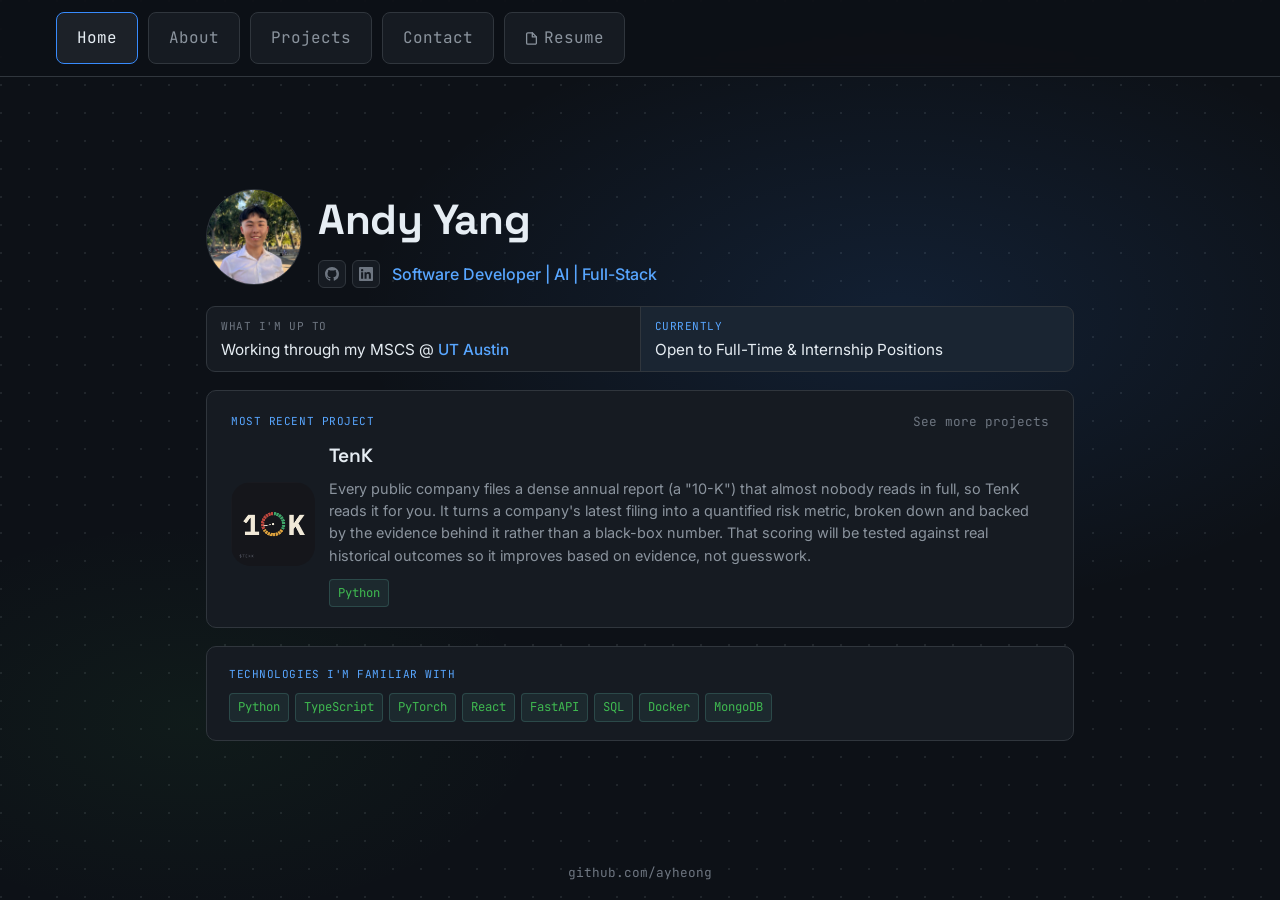
==== commit a9c754d0: "Tighten home/projects sizing and refresh the TenK description. Co-authored-by: Cursor <cursoragent@c" ====
--- a/index.html
+++ b/index.html
@@ -69,7 +69,7 @@
             </div>
             <div class="recent-project-body">
               <div class="recent-name">TenK</div>
-              <div class="recent-desc">Look up a company and get a clear, investor-friendly summary of its annual 10-K. Key signals from the filing without wading through hundreds of pages.</div>
+              <div class="recent-desc">Every public company files a dense annual report (a "10-K") that almost nobody reads in full, so TenK reads it for you. It turns a company's latest filing into a quantified risk metric, broken down and backed by the evidence behind it rather than a black-box number. That scoring will be tested against real historical outcomes so it improves based on evidence, not guesswork.</div>
               <div class="project-tags"><span class="tag">Python</span></div>
             </div>
           </a>
--- a/styles.css
+++ b/styles.css
@@ -82,95 +82,95 @@
     position: relative;
     z-index: 1;
     width: 100%;
-    max-width: min(1320px, 100%);
-    padding-top: clamp(20px, 3vh, 40px);
-    padding-bottom: clamp(20px, 3vh, 40px);
+    max-width: min(980px, 100%);
+    padding-top: clamp(12px, 2vh, 24px);
+    padding-bottom: clamp(12px, 2vh, 24px);
   }
   .hero-content {
     padding: 0;
     width: 100%;
   }
-  .page-home .header-row { gap: 28px; }
+  .page-home .header-row { gap: 16px; }
   .page-home .avatar {
-    width: clamp(120px, 12vw, 160px);
-    height: clamp(120px, 12vw, 160px);
-  }
-  .page-home .avatar .initials { font-size: clamp(36px, 3.5vw, 48px); }
-  .page-home h1 { font-size: clamp(42px, 5.5vw, 68px); }
-  .page-home .role { font-size: clamp(18px, 1.8vw, 24px); }
-  .page-home .role-row { margin-top: 10px; gap: 12px 16px; }
+    width: clamp(72px, 8vw, 96px);
+    height: clamp(72px, 8vw, 96px);
+  }
+  .page-home .avatar .initials { font-size: clamp(22px, 2.2vw, 30px); }
+  .page-home h1 { font-size: clamp(28px, 3.6vw, 42px); }
+  .page-home .role { font-size: clamp(13px, 1.25vw, 16px); }
+  .page-home .role-row { margin-top: 6px; gap: 8px 12px; }
   .page-home .social-icons a {
-    width: 36px;
-    height: 36px;
-    border-radius: 8px;
-  }
-  .page-home .social-icons svg { width: 18px; height: 18px; }
+    width: 28px;
+    height: 28px;
+    border-radius: 6px;
+  }
+  .page-home .social-icons svg { width: 14px; height: 14px; }
   .page-home .status-line {
-    margin-top: clamp(22px, 3vh, 32px);
-    border-radius: 12px;
+    margin-top: clamp(12px, 2vh, 20px);
+    border-radius: 9px;
   }
   .page-home .status-item {
-    gap: 6px;
-    padding: 18px 22px;
-  }
-  .page-home .status-kicker { font-size: 0.78rem; }
-  .page-home .status-value { font-size: 1.125rem; }
+    gap: 4px;
+    padding: 10px 14px;
+  }
+  .page-home .status-kicker { font-size: 0.65rem; }
+  .page-home .status-value { font-size: 0.9rem; }
   .page-home .home-tech {
-    margin-top: clamp(22px, 3vh, 32px);
-    padding: clamp(22px, 2.4vw, 30px) clamp(24px, 2.6vw, 34px);
+    margin-top: clamp(12px, 2vh, 20px);
+    padding: clamp(12px, 1.6vw, 18px) clamp(14px, 1.8vw, 22px);
     background: var(--surface);
     border: 1px solid var(--border);
-    border-radius: 14px;
+    border-radius: 10px;
   }
   .page-home .home-tech-top {
     display: flex;
     align-items: center;
     justify-content: space-between;
-    gap: 12px;
-    margin-bottom: 16px;
+    gap: 8px;
+    margin-bottom: 10px;
   }
   .page-home .home-tech-top .recent-label {
     margin-bottom: 0;
-    font-size: 0.8rem;
+    font-size: 0.65rem;
   }
   .page-home .home-tech-more {
     font-family: var(--font-mono);
-    font-size: 0.9rem;
+    font-size: 0.75rem;
     color: var(--text-dim);
     text-decoration: none;
   }
   .page-home .home-tech-more:hover { color: var(--accent); }
   .page-home .tag {
-    font-size: 0.85rem;
-    padding: 5px 12px;
-  }
-  .page-home .project-tags { gap: 10px; }
+    font-size: 0.72rem;
+    padding: 3px 8px;
+  }
+  .page-home .project-tags { gap: 6px; }
   .page-home .recent-project {
-    margin-top: clamp(22px, 3vh, 32px);
+    margin-top: clamp(12px, 2vh, 20px);
     max-width: none;
     width: 100%;
-    padding: clamp(24px, 2.8vw, 36px) clamp(26px, 3vw, 40px);
-    border-radius: 14px;
-  }
-  .page-home .recent-project-main { gap: 24px; }
+    padding: clamp(14px, 1.8vw, 20px) clamp(16px, 2vw, 24px);
+    border-radius: 10px;
+  }
+  .page-home .recent-project-main { gap: 14px; }
   .page-home .recent-logo {
-    width: clamp(112px, 11vw, 148px);
-    height: clamp(112px, 11vw, 148px);
-    border-radius: 16px;
-  }
-  .page-home .recent-logo-fallback { font-size: clamp(22px, 2vw, 28px); }
-  .page-home .recent-name { font-size: clamp(1.45rem, 2.2vw, 1.85rem); }
-  .page-home .recent-desc { font-size: clamp(1.05rem, 1.35vw, 1.2rem); max-width: none; line-height: 1.65; }
-  .page-home .recent-project .home-tech-top { margin-bottom: 14px; }
-  .page-home .recent-label { font-size: 0.8rem; }
+    width: clamp(64px, 7vw, 84px);
+    height: clamp(64px, 7vw, 84px);
+    border-radius: 20px;
+  }
+  .page-home .recent-logo-fallback { font-size: clamp(14px, 1.3vw, 18px); }
+  .page-home .recent-name { font-size: clamp(1.05rem, 1.5vw, 1.25rem); }
+  .page-home .recent-desc { font-size: clamp(0.85rem, 1vw, 0.95rem); max-width: none; line-height: 1.55; }
+  .page-home .recent-project .home-tech-top { margin-bottom: 8px; }
+  .page-home .recent-label { font-size: 0.65rem; }
   .page-home footer {
     flex-shrink: 0;
-    padding-top: 12px;
-    padding-bottom: 20px;
+    padding-top: 8px;
+    padding-bottom: 14px;
     position: relative;
     z-index: 1;
   }
-  .page-home footer a { font-size: 0.85rem; }
+  .page-home footer a { font-size: 0.75rem; }
 
   @media (max-width: 900px) {
     .page-home {
@@ -347,9 +347,7 @@
     width: clamp(96px, 9vw, 120px);
     height: clamp(96px, 9vw, 120px);
     flex-shrink: 0;
-    border-radius: 14px;
-    border: 1px solid var(--border);
-    background: var(--bg);
+    border-radius: 28px;
     overflow: hidden;
     display: flex;
     align-items: center;
@@ -452,15 +450,15 @@
   .project {
     display: flex;
     align-items: flex-start;
-    gap: 18px;
-    padding: 22px 0;
+    gap: 14px;
+    padding: 16px 0;
   }
   .project + .project { border-top: 1px solid var(--border); }
   .project-logo {
-    width: calc(1.02rem * 1.65 * 5);
-    height: calc(1.02rem * 1.65 * 5);
+    width: calc(0.92rem * 1.55 * 3.2);
+    height: calc(0.92rem * 1.55 * 3.2);
     flex-shrink: 0;
-    border-radius: 12px;
+    border-radius: 20px;
     border: 1px solid var(--border);
     background: var(--surface);
     overflow: hidden;
@@ -468,7 +466,7 @@
     align-items: center;
     justify-content: center;
     position: relative;
-    margin-top: 2px;
+    margin-top: 1px;
   }
   .project-logo img {
     width: 100%;
@@ -480,7 +478,7 @@
     display: none;
     font-family: var(--font-display);
     font-weight: 600;
-    font-size: 22px;
+    font-size: 14px;
     color: var(--accent);
     letter-spacing: 0.02em;
   }
@@ -489,10 +487,10 @@
   .project-body { min-width: 0; flex: 1; }
   .project-top {
     display: flex; justify-content: space-between; align-items: center;
-    gap: 16px; flex-wrap: wrap; margin-bottom: 8px;
+    gap: 12px; flex-wrap: wrap; margin-bottom: 6px;
   }
   .project-name {
-    font-family: var(--font-display); font-weight: 600; font-size: 1.2rem; color: var(--text);
+    font-family: var(--font-display); font-weight: 600; font-size: 1.02rem; color: var(--text);
     overflow-wrap: anywhere;
   }
   .project-name a { text-decoration: none; }
@@ -500,17 +498,17 @@
   .project-links {
     display: flex;
     flex-wrap: wrap;
-    gap: 8px;
+    gap: 6px;
     align-items: center;
   }
   .project-link {
-    font-family: var(--font-mono); font-size: 12px; color: var(--text-muted);
+    font-family: var(--font-mono); font-size: 11px; color: var(--text-muted);
     text-decoration: none; white-space: nowrap;
-    padding: 7px 12px; border-radius: 8px; border: 1px solid var(--border);
+    padding: 5px 10px; border-radius: 7px; border: 1px solid var(--border);
     background: var(--surface); transition: color 0.15s, background 0.15s, border-color 0.15s, transform 0.15s;
-    display: inline-flex; align-items: center; gap: 7px;
-  }
-  .project-link svg { width: 14px; height: 14px; flex-shrink: 0; }
+    display: inline-flex; align-items: center; gap: 6px;
+  }
+  .project-link svg { width: 12px; height: 12px; flex-shrink: 0; }
   .project-link:hover { color: var(--text); background: var(--surface-hover); border-color: var(--accent-dim); }
   .project-link-github {
     color: var(--text);
@@ -522,7 +520,7 @@
     background: #30363d;
     border-color: var(--accent-dim);
   }
-  .project-link-github svg { width: 15px; height: 15px; }
+  .project-link-github svg { width: 13px; height: 13px; }
   .project-link-soon {
     color: var(--text-dim);
     border-style: dashed;
@@ -534,13 +532,17 @@
     background: var(--surface);
     border-color: var(--border);
   }
-  .project-desc { color: var(--text-muted); font-size: 1.02rem; margin-bottom: 14px; max-width: 72ch; overflow-wrap: anywhere; }
-  .project-tags { display: flex; gap: 8px; flex-wrap: wrap; }
+  .project-desc { color: var(--text-muted); font-size: 0.92rem; margin-bottom: 10px; max-width: 68ch; overflow-wrap: anywhere; line-height: 1.55; }
+  .project-tags { display: flex; gap: 6px; flex-wrap: wrap; }
   .tag {
-    font-family: var(--font-mono); font-size: 11.5px; color: var(--teal);
+    font-family: var(--font-mono); font-size: 10.5px; color: var(--teal);
     background: rgba(90, 168, 156, 0.1); border: 1px solid rgba(90, 168, 156, 0.25);
-    padding: 3px 9px; border-radius: 4px;
-  }
+    padding: 3px 8px; border-radius: 4px;
+  }
+
+  .page-projects .wrap { max-width: min(920px, 100%); }
+  .page-projects .section-title { font-size: 1.1rem; margin-bottom: 16px; }
+  .page-projects #projects { padding-top: 28px !important; }
 
   /* ---------- skills ---------- */
   .skills-grid {
@@ -738,18 +740,18 @@
 
     .header-row { flex-direction: column; align-items: flex-start; gap: 16px; }
     .avatar { width: 72px; height: 72px; }
-    .page-home .avatar { width: 96px; height: 96px; }
-
-    .recent-project { padding: 16px 18px; max-width: none; }
-    .page-home .recent-project { padding: 22px 18px; }
-    .recent-logo { width: 72px; height: 72px; }
-    .page-home .recent-logo { width: 88px; height: 88px; }
-    .recent-logo-fallback { font-size: 16px; }
-    .project { gap: 14px; }
-    .project-logo { border-radius: 10px; }
-    .page-home .home-tech { padding: 18px; }
-    .page-home .status-item { padding: 14px 16px; }
-    .page-home .status-value { font-size: 1rem; }
+    .page-home .avatar { width: 64px; height: 64px; }
+
+    .recent-project { padding: 14px 16px; max-width: none; }
+    .page-home .recent-project { padding: 14px 14px; }
+    .recent-logo { width: 56px; height: 56px; }
+    .page-home .recent-logo { width: 56px; height: 56px; }
+    .recent-logo-fallback { font-size: 14px; }
+    .project { gap: 12px; padding: 14px 0; }
+    .project-logo { border-radius: 16px; }
+    .page-home .home-tech { padding: 12px; }
+    .page-home .status-item { padding: 10px 12px; }
+    .page-home .status-value { font-size: 0.85rem; }
     .status-divider { display: none; }
     .status-item { border-top: 1px solid var(--border); flex: 1 1 100%; }
     .status-item:first-child { border-top: none; }
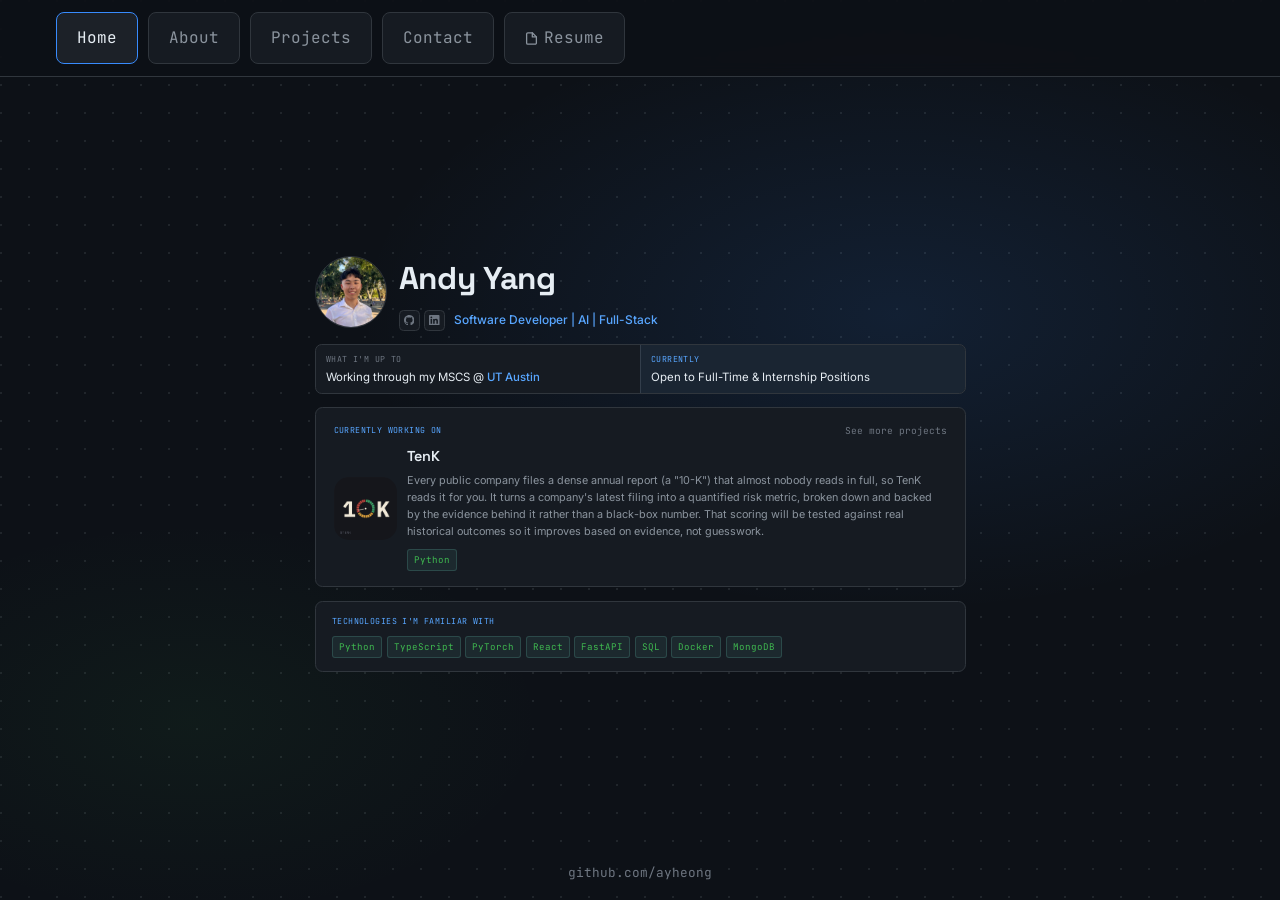
==== commit e3d0107d: "Update project copy, drop logo borders, and scale home/projects to 75%. Co-authored-by: Cursor <curs" ====
--- a/index.html
+++ b/index.html
@@ -59,7 +59,7 @@
 
         <div class="recent-project">
           <div class="home-tech-top">
-            <div class="recent-label">Most recent project</div>
+            <div class="recent-label">Currently working on</div>
             <a class="home-tech-more" href="projects.html">See more projects</a>
           </div>
           <a class="recent-project-main" href="https://github.com/ayheong/TenK" target="_blank" rel="noopener">
--- a/styles.css
+++ b/styles.css
@@ -85,6 +85,7 @@
     max-width: min(980px, 100%);
     padding-top: clamp(12px, 2vh, 24px);
     padding-bottom: clamp(12px, 2vh, 24px);
+    zoom: 0.75;
   }
   .hero-content {
     padding: 0;
@@ -459,8 +460,8 @@
     height: calc(0.92rem * 1.55 * 3.2);
     flex-shrink: 0;
     border-radius: 20px;
-    border: 1px solid var(--border);
-    background: var(--surface);
+    border: none;
+    background: transparent;
     overflow: hidden;
     display: flex;
     align-items: center;
@@ -482,6 +483,10 @@
     color: var(--accent);
     letter-spacing: 0.02em;
   }
+  .project-logo.no-img {
+    border: 1px solid var(--border);
+    background: var(--surface);
+  }
   .project-logo.no-img img { display: none; }
   .project-logo.no-img .project-logo-fallback { display: block; }
   .project-body { min-width: 0; flex: 1; }
@@ -540,7 +545,7 @@
     padding: 3px 8px; border-radius: 4px;
   }
 
-  .page-projects .wrap { max-width: min(920px, 100%); }
+  .page-projects .wrap { max-width: min(920px, 100%); zoom: 0.75; }
   .page-projects .section-title { font-size: 1.1rem; margin-bottom: 16px; }
   .page-projects #projects { padding-top: 28px !important; }
 
